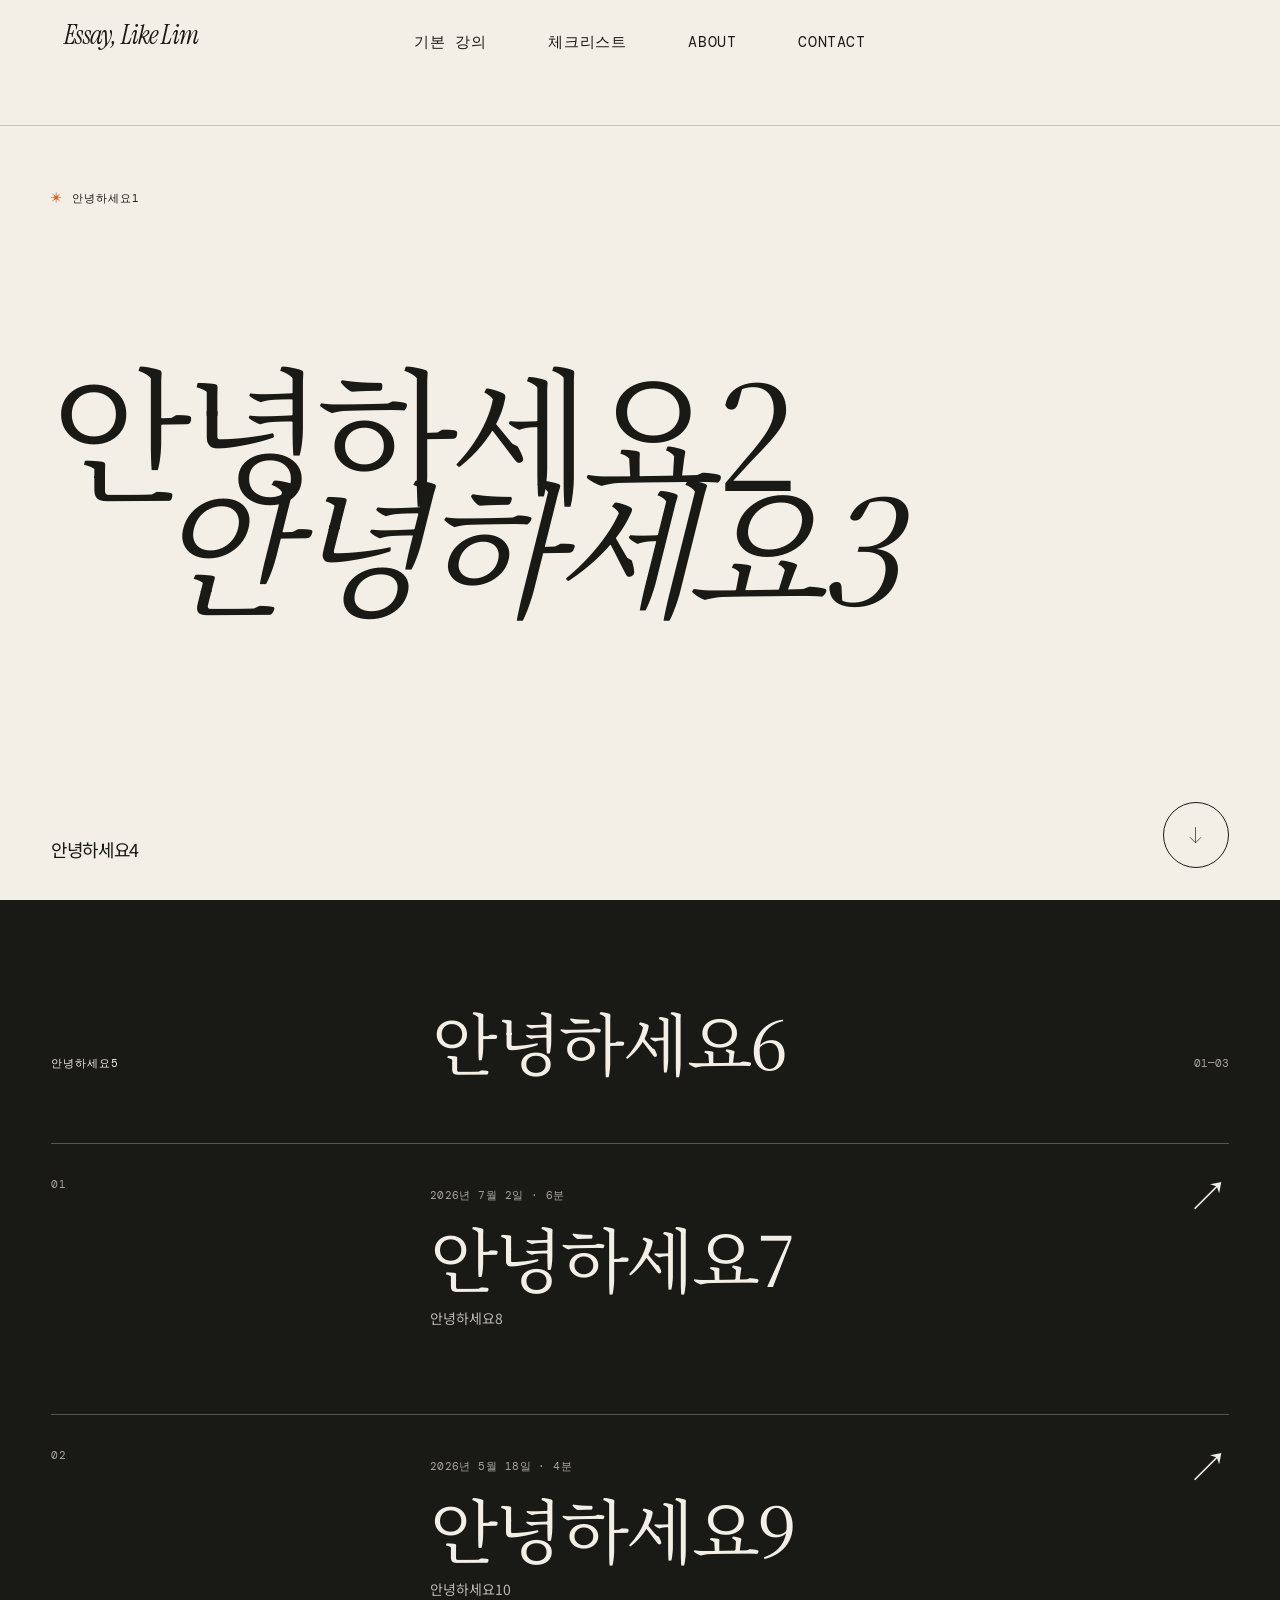
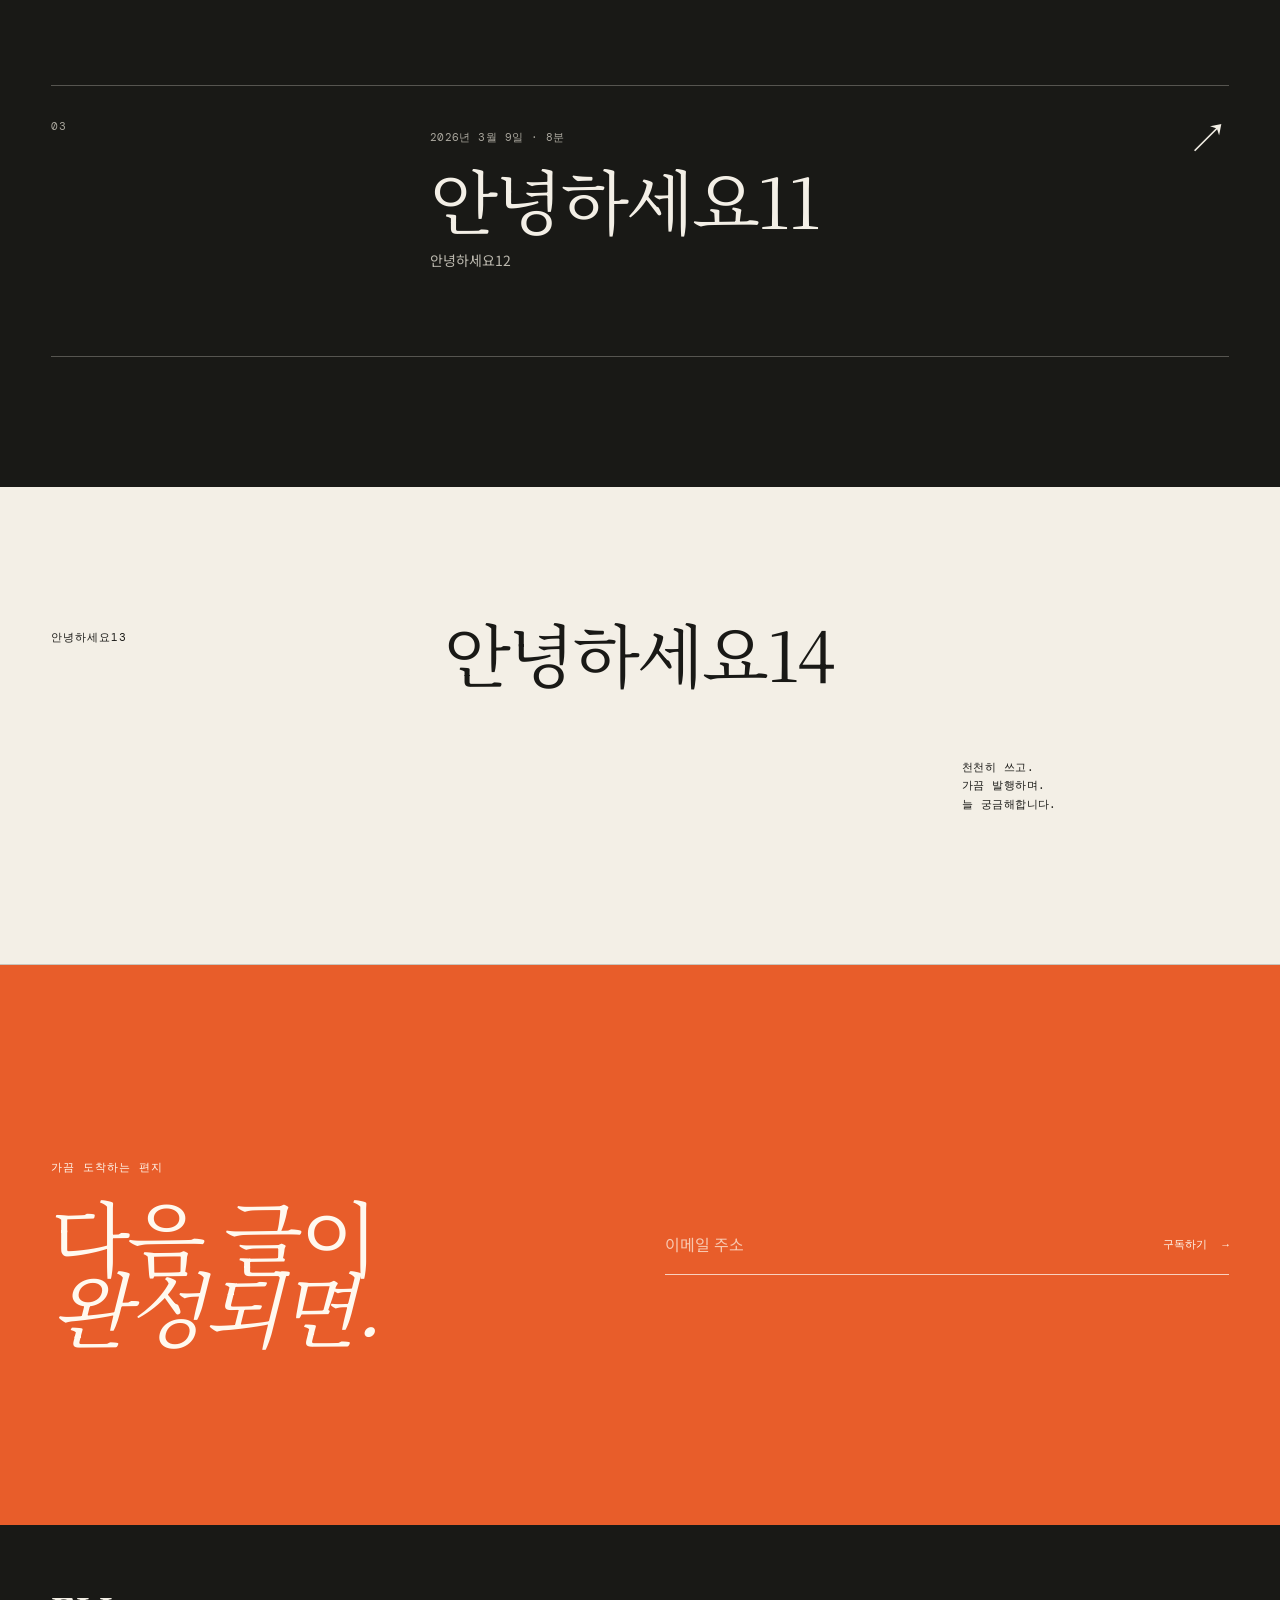
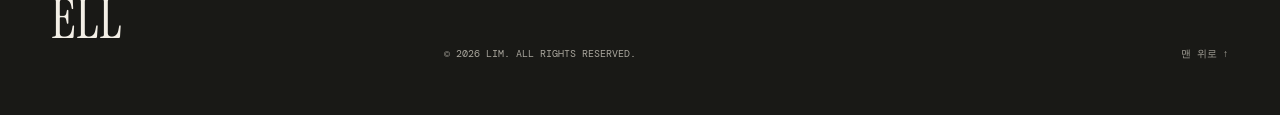
==== index.html @ c5a19159 "Standardize navigation order" ====
<!doctype html>
<html lang="ko">
  <head>
    <meta charset="UTF-8" />
    <meta name="viewport" content="width=device-width, initial-scale=1.0" />
    <meta
      name="description"
      content="안녕하세요0"
    />
    <meta name="theme-color" content="#f3efe6" />
    <title>Essay, Like Lim</title>
    <link rel="preconnect" href="https://fonts.googleapis.com" />
    <link rel="preconnect" href="https://fonts.gstatic.com" crossorigin />
    <link
      href="https://fonts.googleapis.com/css2?family=DM+Mono:wght@300;400&family=Instrument+Serif:ital@0;1&family=Manrope:wght@400;500;600&family=Noto+Sans+KR:wght@400;500;600&family=Noto+Serif+KR:wght@400;500&display=swap"
      rel="stylesheet"
    />
    <link rel="stylesheet" href="styles.css" />
    <script src="script.js" defer></script>
  </head>
  <body>
    <header class="site-header">
      <a class="wordmark" href="#top" aria-label="Essay, Like Lim — home">
        <span>Essay, Like Lim</span>
      </a>

      <button class="menu-button" type="button" aria-expanded="false" aria-controls="site-nav">
        <span class="sr-only">메뉴 열기</span>
        <span></span>
        <span></span>
      </button>

      <nav id="site-nav" class="site-nav" aria-label="주요 메뉴">
        <a href="lecture.html">기본 강의</a>
        <a href="checklist.html">체크리스트</a>
        <a href="#about">ABOUT</a>
        <a href="contact.html">CONTACT</a>
      </nav>
    </header>

    <main id="top">
      <section class="hero" aria-labelledby="hero-title">
        <div class="hero-kicker reveal">안녕하세요1</div>
        <h1 id="hero-title" class="reveal">
          안녕하세요2<br />
          <em>안녕하세요3</em>
        </h1>
        <div class="hero-bottom reveal">
          <p>
            안녕하세요4
          </p>
          <a class="round-link" href="#essays" aria-label="Explore the essays">
            <svg viewBox="0 0 48 48" aria-hidden="true">
              <path d="M24 9v28M14 27l10 10 10-10" />
            </svg>
          </a>
        </div>
      </section>

      <section id="essays" class="essays-section" aria-labelledby="essays-title">
        <div class="section-heading reveal">
          <p>안녕하세요5</p>
          <h2 id="essays-title">안녕하세요6</h2>
          <span>01—03</span>
        </div>

        <div class="essay-list">
          <article class="essay-card reveal">
            <a href="essay.html">
              <div class="essay-number">01</div>
              <div class="essay-copy">
                <p class="essay-meta"><time datetime="2026-07-02">2026년 7월 2일</time> · 6분</p>
                <h3>안녕하세요7</h3>
                <p class="essay-excerpt">
                  안녕하세요8
                </p>
              </div>
              <div class="essay-mark" aria-hidden="true">↗</div>
            </a>
          </article>

          <article class="essay-card reveal">
            <a href="essay.html">
              <div class="essay-number">02</div>
              <div class="essay-copy">
                <p class="essay-meta"><time datetime="2026-05-18">2026년 5월 18일</time> · 4분</p>
                <h3>안녕하세요9</h3>
                <p class="essay-excerpt">
                  안녕하세요10
                </p>
              </div>
              <div class="essay-mark" aria-hidden="true">↗</div>
            </a>
          </article>

          <article class="essay-card reveal">
            <a href="essay.html">
              <div class="essay-number">03</div>
              <div class="essay-copy">
                <p class="essay-meta"><time datetime="2026-03-09">2026년 3월 9일</time> · 8분</p>
                <h3>안녕하세요11</h3>
                <p class="essay-excerpt">
                  안녕하세요12
                </p>
              </div>
              <div class="essay-mark" aria-hidden="true">↗</div>
            </a>
          </article>
        </div>
      </section>

      <section id="about" class="about-section">
        <p class="about-label reveal">안녕하세요13</p>
        <div class="about-copy reveal">
          <p>
            안녕하세요14
          </p>
          <p class="about-aside">
            천천히 쓰고.<br />가끔 발행하며.<br />늘 궁금해합니다.
          </p>
        </div>
      </section>

      <section class="newsletter" aria-labelledby="newsletter-title">
        <div class="newsletter-copy reveal">
          <p>가끔 도착하는 편지</p>
          <h2 id="newsletter-title">다음 글이<br /><em>완성되면.</em></h2>
        </div>
        <form class="subscribe-form reveal" data-subscribe-form>
          <label class="sr-only" for="email">이메일 주소</label>
          <input id="email" name="email" type="email" placeholder="이메일 주소" required />
          <button type="submit">구독하기 <span aria-hidden="true">→</span></button>
          <p class="form-message" role="status" aria-live="polite"></p>
        </form>
      </section>
    </main>

    <footer class="site-footer">
      <div class="footer-mark">ELL</div>
      <p>© <span data-year></span> Lim. All rights reserved.</p>
      <div class="footer-links">
        <a href="#top">맨 위로 ↑</a>
      </div>
    </footer>
  </body>
</html>
---- styles.css ----
:root {
  --paper: #f3efe6;
  --ink: #191916;
  --muted: #6f6d64;
  --line: rgba(25, 25, 22, 0.2);
  --acid: #d8ff5f;
  --orange: #e85d2a;
  --serif: "Instrument Serif", Georgia, serif;
  --ko-serif: "Noto Serif KR", "Instrument Serif", Georgia, serif;
  --sans: "Noto Sans KR", "Manrope", Arial, sans-serif;
  --mono: "DM Mono", monospace;
}

* {
  box-sizing: border-box;
}

html {
  scroll-behavior: smooth;
}

body {
  margin: 0;
  background: var(--paper);
  color: var(--ink);
  font-family: var(--sans);
  font-size: 16px;
  line-height: 1.5;
  text-rendering: optimizeLegibility;
}

a {
  color: inherit;
  text-decoration: none;
}

button,
input {
  font: inherit;
}

.sr-only {
  position: absolute;
  width: 1px;
  height: 1px;
  padding: 0;
  margin: -1px;
  overflow: hidden;
  clip: rect(0, 0, 0, 0);
  white-space: nowrap;
  border: 0;
}

.site-header {
  position: relative;
  min-height: 126px;
  padding: 24px clamp(22px, 4vw, 64px);
  display: flex;
  align-items: flex-start;
  justify-content: space-between;
  border-bottom: 1px solid var(--line);
}

.wordmark {
  display: flex;
  flex-direction: column;
  font-family: var(--serif);
  font-size: 27px;
  line-height: 0.85;
  letter-spacing: -0.03em;
}

.wordmark span:last-child {
  font-style: italic;
  margin-left: 13px;
}

.site-nav {
  position: absolute;
  left: 50%;
  transform: translateX(-50%);
  display: flex;
  gap: 42px;
  font-family: var(--mono);
  font-size: 15px;
  font-weight: 400;
  text-transform: uppercase;
  letter-spacing: 0.04em;
  white-space: nowrap;
}

.site-nav a {
  position: relative;
  padding: 7px 10px;
  border-radius: 999px;
  transition: color 180ms ease, background 180ms ease;
}

.site-nav a::after {
  content: "";
  position: absolute;
  left: 0;
  bottom: 0;
  width: 100%;
  height: 1px;
  background: currentColor;
  transform: scaleX(0);
  transform-origin: right;
  transition: transform 200ms ease;
}

.site-nav a:hover::after,
.site-nav a:focus-visible::after {
  transform: scaleX(1);
  transform-origin: left;
}

.site-nav a[aria-current="page"] {
  background: var(--orange);
  color: #fff;
}

.site-nav a[aria-current="page"]::after {
  display: none;
}

.menu-button {
  display: none;
}

.hero {
  min-height: calc(100vh - 126px);
  padding: clamp(34px, 5vw, 72px) clamp(22px, 4vw, 64px) 32px;
  display: grid;
  grid-template-rows: auto 1fr auto;
}

.hero-kicker,
.section-heading > p,
.newsletter-copy > p,
.about-label {
  font-family: var(--mono);
  font-size: 11px;
  text-transform: uppercase;
  letter-spacing: 0.09em;
}

.hero-kicker::before {
  content: "✳";
  color: var(--orange);
  margin-right: 9px;
}

.hero h1 {
  align-self: center;
  margin: 20px 0 56px;
  font-family: var(--ko-serif);
  font-size: clamp(67px, 11.4vw, 175px);
  font-weight: 400;
  line-height: 0.78;
  letter-spacing: -0.055em;
}

.hero h1 em {
  display: inline-block;
  margin-left: 8vw;
  font-weight: 400;
}

.hero-bottom {
  display: flex;
  align-items: flex-end;
  justify-content: space-between;
}

.hero-bottom p {
  max-width: 420px;
  margin: 0 0 5px;
  font-size: clamp(15px, 1.4vw, 19px);
  letter-spacing: -0.02em;
}

.round-link {
  width: 66px;
  height: 66px;
  display: grid;
  place-items: center;
  border: 1px solid var(--ink);
  border-radius: 50%;
  transition: background 180ms ease, transform 180ms ease;
}

.round-link:hover,
.round-link:focus-visible {
  background: var(--acid);
  transform: rotate(-8deg);
}

.round-link svg {
  width: 27px;
  fill: none;
  stroke: currentColor;
  stroke-width: 1.2;
}

.essays-section {
  padding: 110px clamp(22px, 4vw, 64px) 130px;
  background: var(--ink);
  color: var(--paper);
}

.section-heading {
  display: grid;
  grid-template-columns: 1fr 2fr auto;
  align-items: end;
  margin-bottom: 72px;
}

.section-heading p,
.section-heading h2 {
  margin: 0;
}

.section-heading h2 {
  font-family: var(--ko-serif);
  font-size: clamp(43px, 5.3vw, 78px);
  font-weight: 400;
  line-height: 0.9;
  letter-spacing: -0.035em;
}

.section-heading span {
  font-family: var(--mono);
  font-size: 11px;
  color: #a9a69d;
}

.essay-card {
  border-top: 1px solid rgba(243, 239, 230, 0.28);
}

.essay-card:last-child {
  border-bottom: 1px solid rgba(243, 239, 230, 0.28);
}

.essay-card a {
  min-height: 270px;
  padding: 32px 0 28px;
  display: grid;
  grid-template-columns: 1fr 2fr auto;
  align-items: start;
  transition: color 180ms ease;
}

.essay-number,
.essay-meta {
  font-family: var(--mono);
  font-size: 11px;
  color: #a9a69d;
  text-transform: uppercase;
  letter-spacing: 0.04em;
}

.essay-copy h3 {
  max-width: 690px;
  margin: 20px 0 18px;
  font-family: var(--ko-serif);
  font-size: clamp(43px, 5.5vw, 82px);
  font-weight: 400;
  line-height: 0.94;
  letter-spacing: -0.035em;
  transition: transform 220ms ease;
}

.essay-excerpt {
  max-width: 520px;
  margin: 0;
  color: #bbb8ae;
  font-size: 14px;
}

.essay-mark {
  font-family: var(--serif);
  font-size: 42px;
  line-height: 1;
  transition: transform 220ms ease;
}

.essay-card a:hover {
  color: var(--acid);
}

.essay-card a:hover .essay-copy h3 {
  transform: translateX(10px);
}

.essay-card a:hover .essay-mark {
  transform: rotate(45deg);
}

.about-section {
  padding: 130px clamp(22px, 4vw, 64px) 150px;
  display: grid;
  grid-template-columns: 1fr 2fr;
  border-bottom: 1px solid var(--line);
}

.about-label {
  margin: 12px 0 0;
}

.about-copy > p:first-child {
  max-width: 900px;
  margin: 0;
  font-family: var(--ko-serif);
  font-size: clamp(42px, 5.4vw, 78px);
  line-height: 1.02;
  letter-spacing: -0.035em;
}

.about-aside {
  margin: 70px 0 0 66%;
  font-family: var(--mono);
  font-size: 11px;
  line-height: 1.7;
  text-transform: uppercase;
  letter-spacing: 0.04em;
}

.newsletter {
  min-height: 560px;
  padding: 100px clamp(22px, 4vw, 64px);
  display: grid;
  grid-template-columns: 1fr 1fr;
  gap: 50px;
  align-items: center;
  background: var(--orange);
  color: #fff9ef;
}

.newsletter-copy h2 {
  margin: 24px 0 0;
  font-family: var(--ko-serif);
  font-size: clamp(53px, 6.4vw, 96px);
  font-weight: 400;
  line-height: 0.87;
  letter-spacing: -0.04em;
}

.newsletter-copy h2 em {
  font-weight: 400;
}

.subscribe-form {
  position: relative;
  display: flex;
  align-items: center;
  border-bottom: 1px solid rgba(255, 249, 239, 0.75);
}

.subscribe-form input {
  min-width: 0;
  flex: 1;
  padding: 18px 8px 18px 0;
  color: inherit;
  background: transparent;
  border: 0;
  outline: 0;
}

.subscribe-form input::placeholder {
  color: rgba(255, 249, 239, 0.68);
}

.subscribe-form button {
  padding: 12px 0 12px 18px;
  color: inherit;
  background: transparent;
  border: 0;
  cursor: pointer;
  font-family: var(--mono);
  font-size: 11px;
  text-transform: uppercase;
}

.subscribe-form button span {
  display: inline-block;
  margin-left: 8px;
  transition: transform 180ms ease;
}

.subscribe-form button:hover span {
  transform: translateX(5px);
}

.form-message {
  position: absolute;
  top: calc(100% + 12px);
  left: 0;
  margin: 0;
  font-family: var(--mono);
  font-size: 11px;
}

.site-footer {
  padding: 54px clamp(22px, 4vw, 64px);
  display: grid;
  grid-template-columns: 1fr 1fr 1fr;
  align-items: end;
  background: var(--ink);
  color: var(--paper);
}

.footer-mark {
  font-family: var(--serif);
  font-size: 55px;
}

.footer-mark span {
  color: var(--orange);
  font-style: italic;
}

.site-footer p,
.footer-links {
  margin: 0;
  color: #a9a69d;
  font-family: var(--mono);
  font-size: 10px;
  text-transform: uppercase;
}

.footer-links {
  text-align: right;
}

.reveal {
  opacity: 0;
  transform: translateY(20px);
  transition: opacity 700ms ease, transform 700ms ease;
}

.reveal.is-visible {
  opacity: 1;
  transform: translateY(0);
}

@media (max-width: 760px) {
  .site-header {
    min-height: 95px;
    align-items: flex-start;
  }

  .menu-button {
    position: relative;
    z-index: 3;
    width: 35px;
    height: 28px;
    padding: 5px 0;
    display: flex;
    flex-direction: column;
    justify-content: space-around;
    background: transparent;
    border: 0;
  }

  .menu-button span:not(.sr-only) {
    width: 100%;
    height: 1px;
    background: currentColor;
    transition: transform 180ms ease;
  }

  .menu-button[aria-expanded="true"] span:nth-child(2) {
    transform: translateY(4px) rotate(45deg);
  }

  .menu-button[aria-expanded="true"] span:nth-child(3) {
    transform: translateY(-4px) rotate(-45deg);
  }

  .menu-button[aria-expanded="true"] {
    color: var(--ink);
  }

  .site-nav {
    position: fixed;
    z-index: 2;
    inset: 0;
    padding: 130px 24px;
    display: flex;
    flex-direction: column;
    gap: 25px;
    background: var(--acid);
    color: var(--ink);
    font-family: var(--serif);
    font-size: 52px;
    text-transform: none;
    transform: translateY(-100%);
    transition: transform 280ms ease;
  }

  .site-nav.is-open {
    transform: translateY(0);
  }

  .hero {
    min-height: calc(100svh - 95px);
  }

  .hero h1 {
    font-size: clamp(60px, 21vw, 100px);
    line-height: 0.83;
  }

  .hero h1 em {
    margin-left: 0;
  }

  .hero-bottom p {
    max-width: 250px;
  }

  .round-link {
    width: 54px;
    height: 54px;
  }

  .essays-section {
    padding-top: 80px;
    padding-bottom: 90px;
  }

  .section-heading,
  .essay-card a,
  .about-section,
  .newsletter {
    grid-template-columns: 1fr;
  }

  .section-heading {
    gap: 24px;
    margin-bottom: 55px;
  }

  .section-heading span {
    display: none;
  }

  .essay-card a {
    min-height: 310px;
  }

  .essay-copy h3 {
    margin-top: 46px;
    font-size: 51px;
  }

  .essay-mark {
    position: absolute;
    right: 24px;
  }

  .about-section {
    padding-top: 90px;
    padding-bottom: 100px;
    gap: 38px;
  }

  .about-copy > p:first-child {
    font-size: 44px;
  }

  .about-aside {
    margin: 55px 0 0 35%;
  }

  .newsletter {
    min-height: 620px;
    align-content: center;
    gap: 75px;
  }

  .site-footer {
    grid-template-columns: 1fr 1fr;
    gap: 32px;
  }

  .site-footer p {
    grid-column: 1 / -1;
    grid-row: 2;
  }
}

@media (prefers-reduced-motion: reduce) {
  html {
    scroll-behavior: auto;
  }

  *,
  *::before,
  *::after {
    transition-duration: 0.01ms !important;
  }

  .reveal {
    opacity: 1;
    transform: none;
  }
}
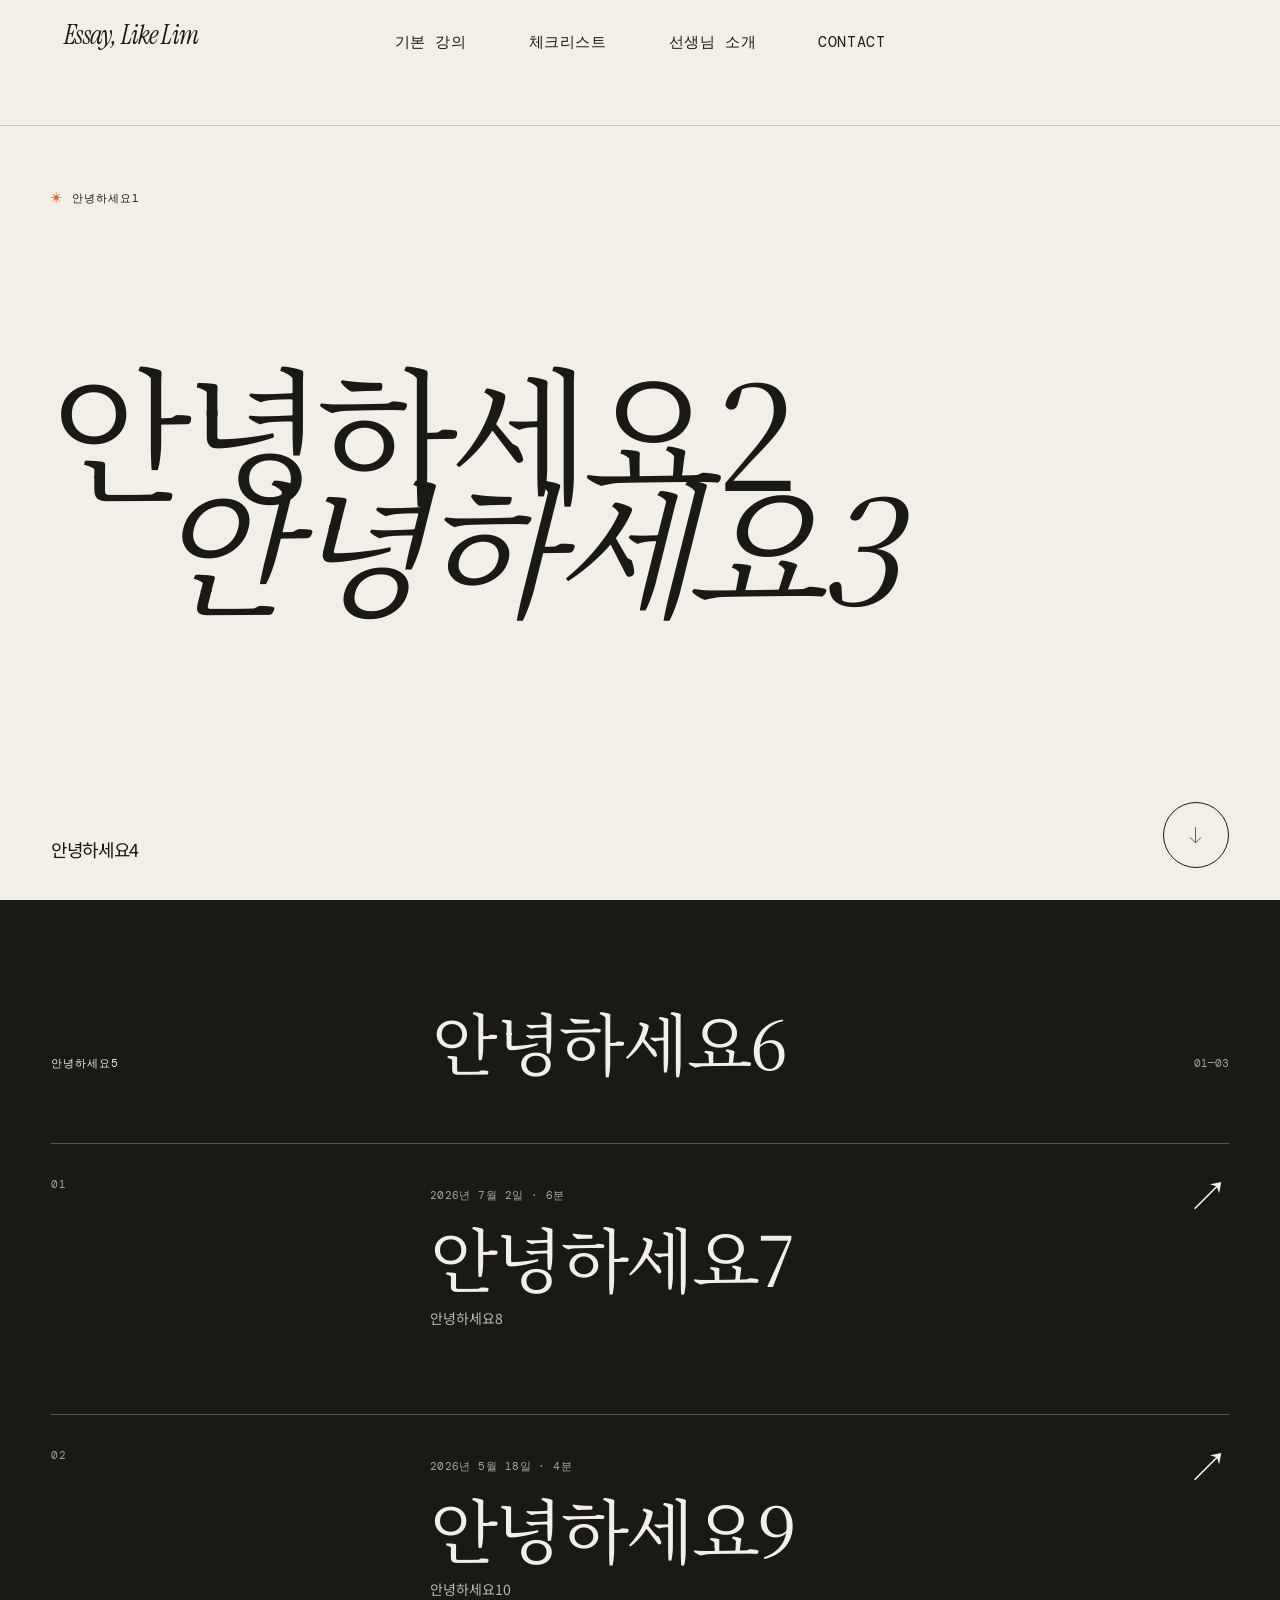
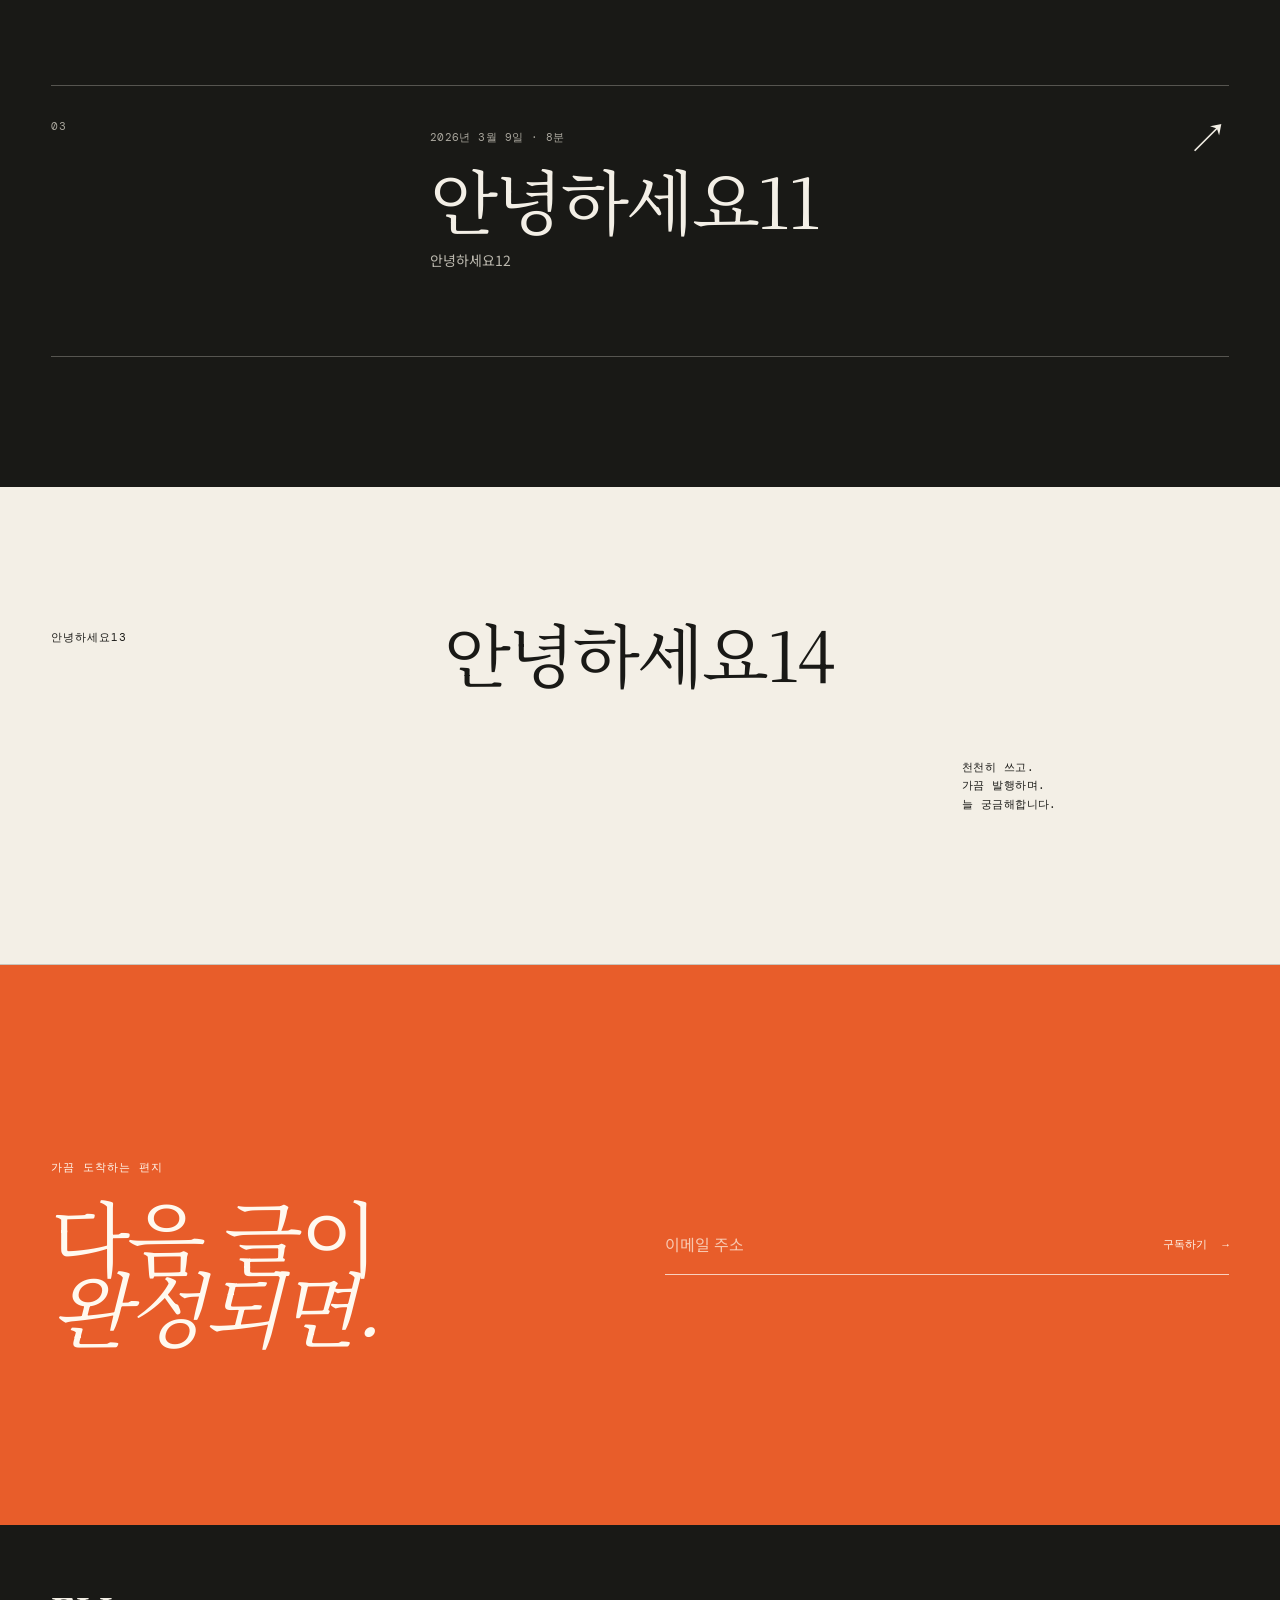
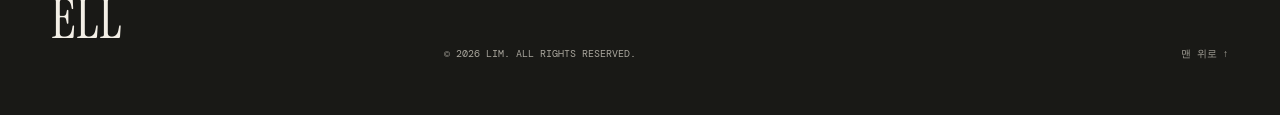
==== commit 1497ae9b: "navigation" ====
--- a/index.html
+++ b/index.html
@@ -33,7 +33,7 @@
       <nav id="site-nav" class="site-nav" aria-label="주요 메뉴">
         <a href="lecture.html">기본 강의</a>
         <a href="checklist.html">체크리스트</a>
-        <a href="#about">ABOUT</a>
+        <a href="#about">선생님 소개</a>
         <a href="contact.html">CONTACT</a>
       </nav>
     </header>
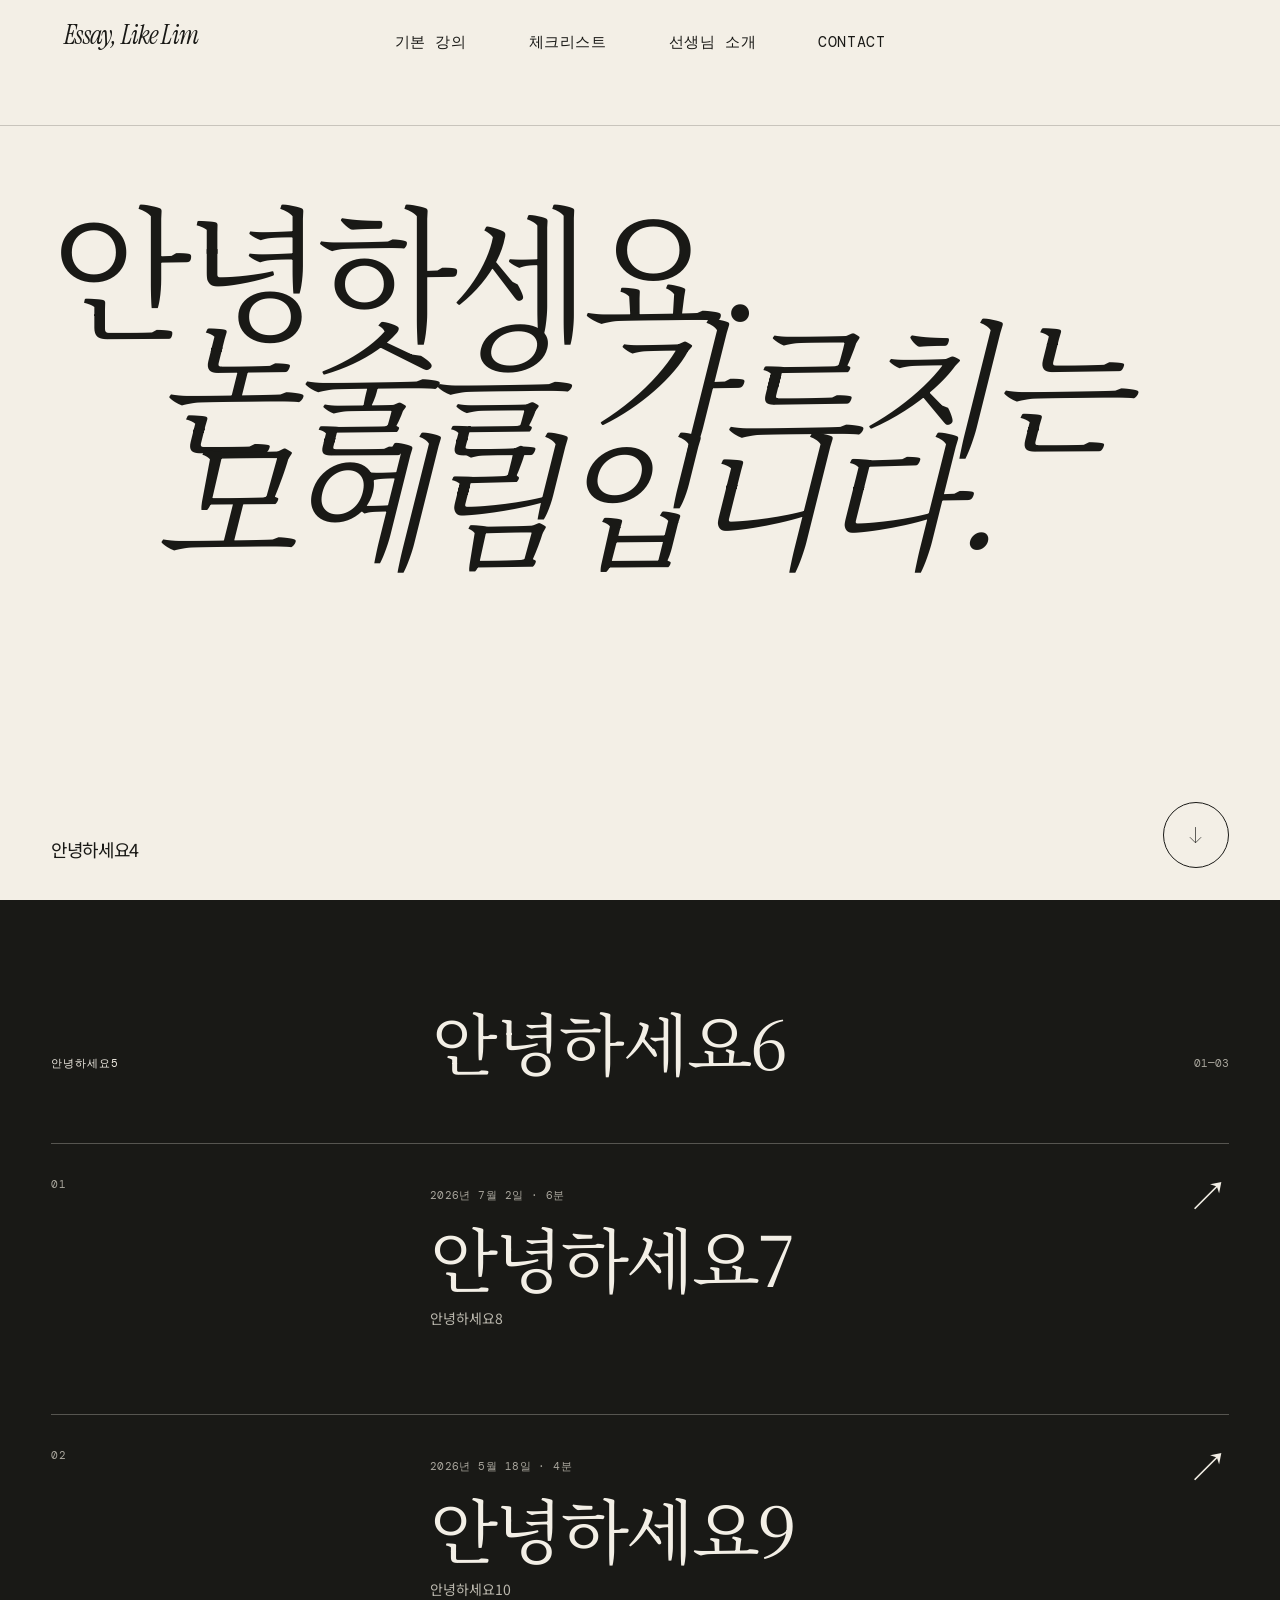
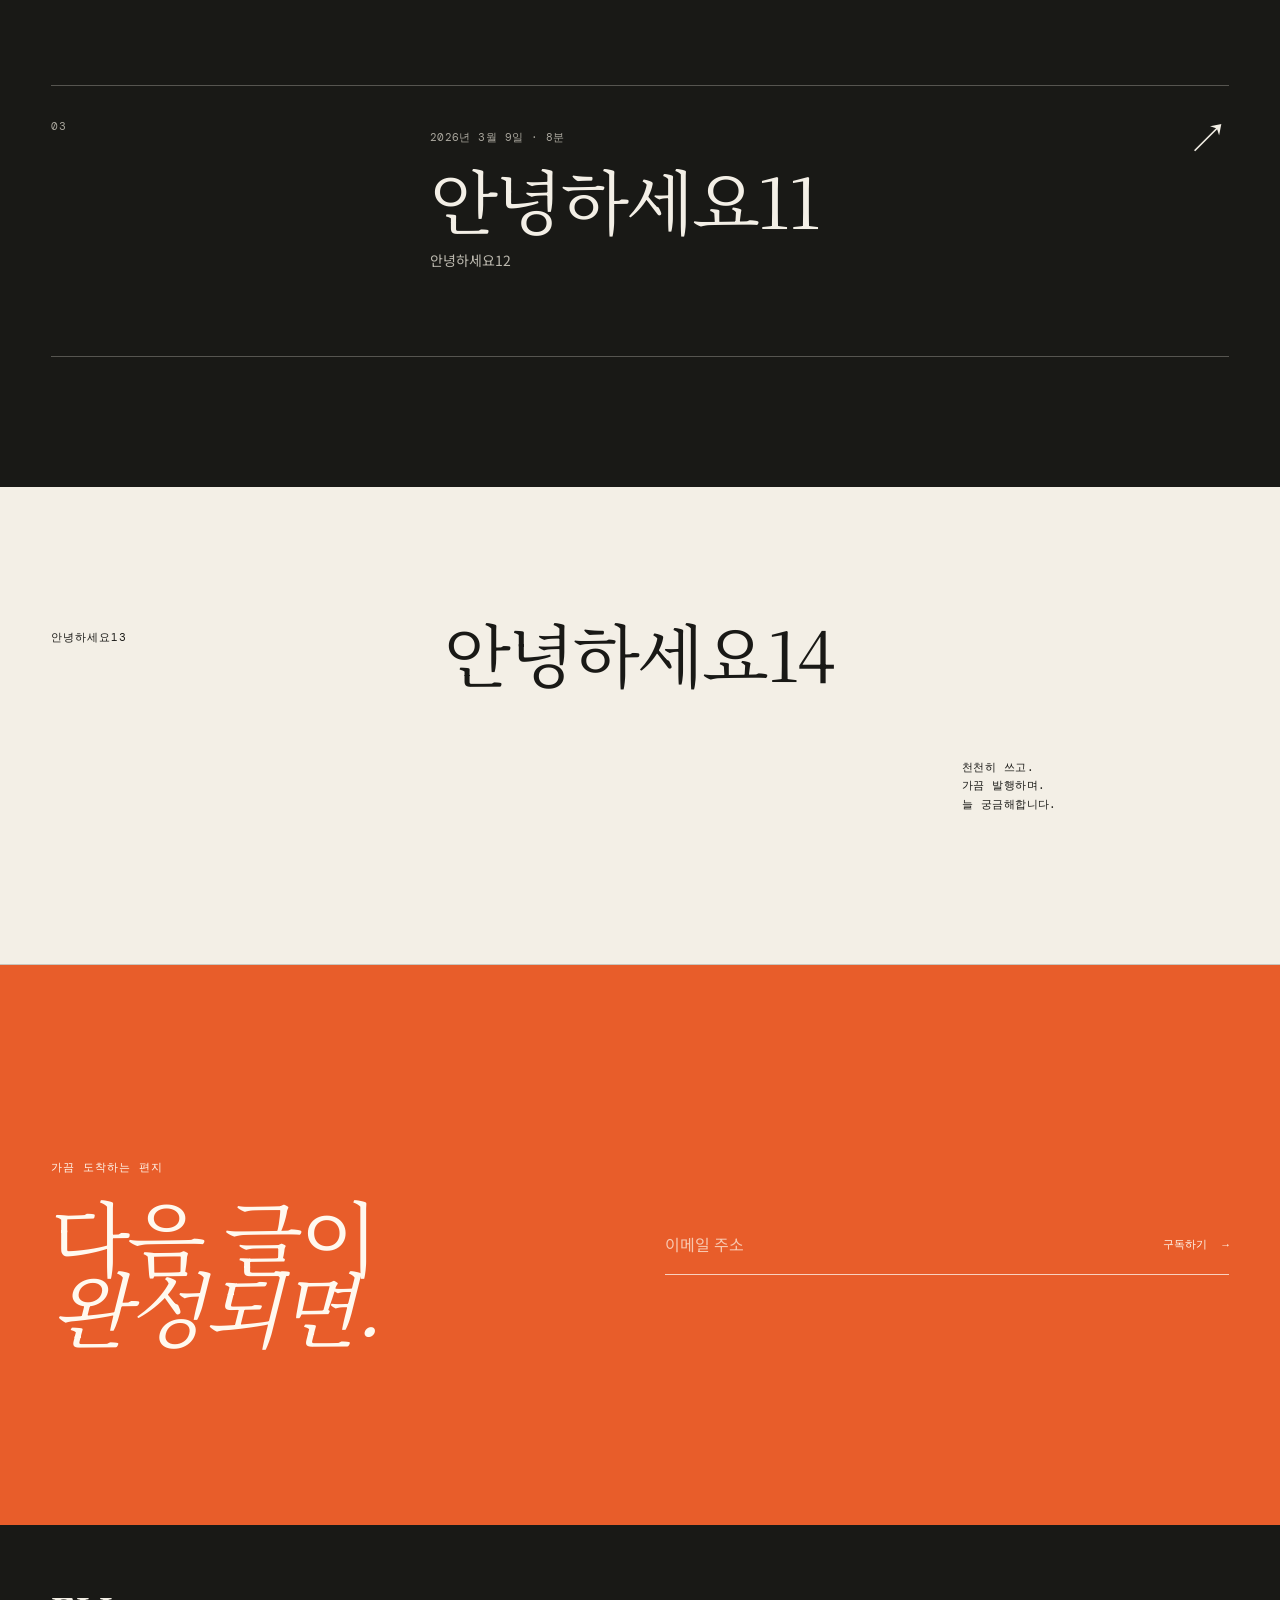
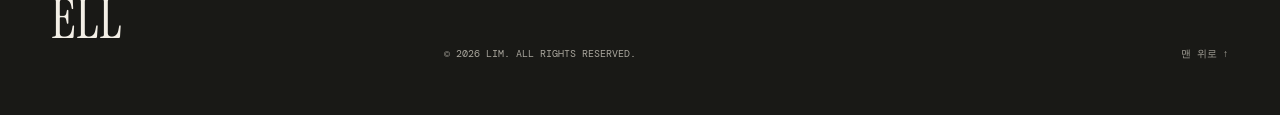
==== commit 4c2738a2: "remove astro" ====
--- a/index.html
+++ b/index.html
@@ -40,10 +40,9 @@
 
     <main id="top">
       <section class="hero" aria-labelledby="hero-title">
-        <div class="hero-kicker reveal">안녕하세요1</div>
         <h1 id="hero-title" class="reveal">
-          안녕하세요2<br />
-          <em>안녕하세요3</em>
+          안녕하세요.<br />
+          <em>논술을 가르치는 모예림입니다.</em>
         </h1>
         <div class="hero-bottom reveal">
           <p>
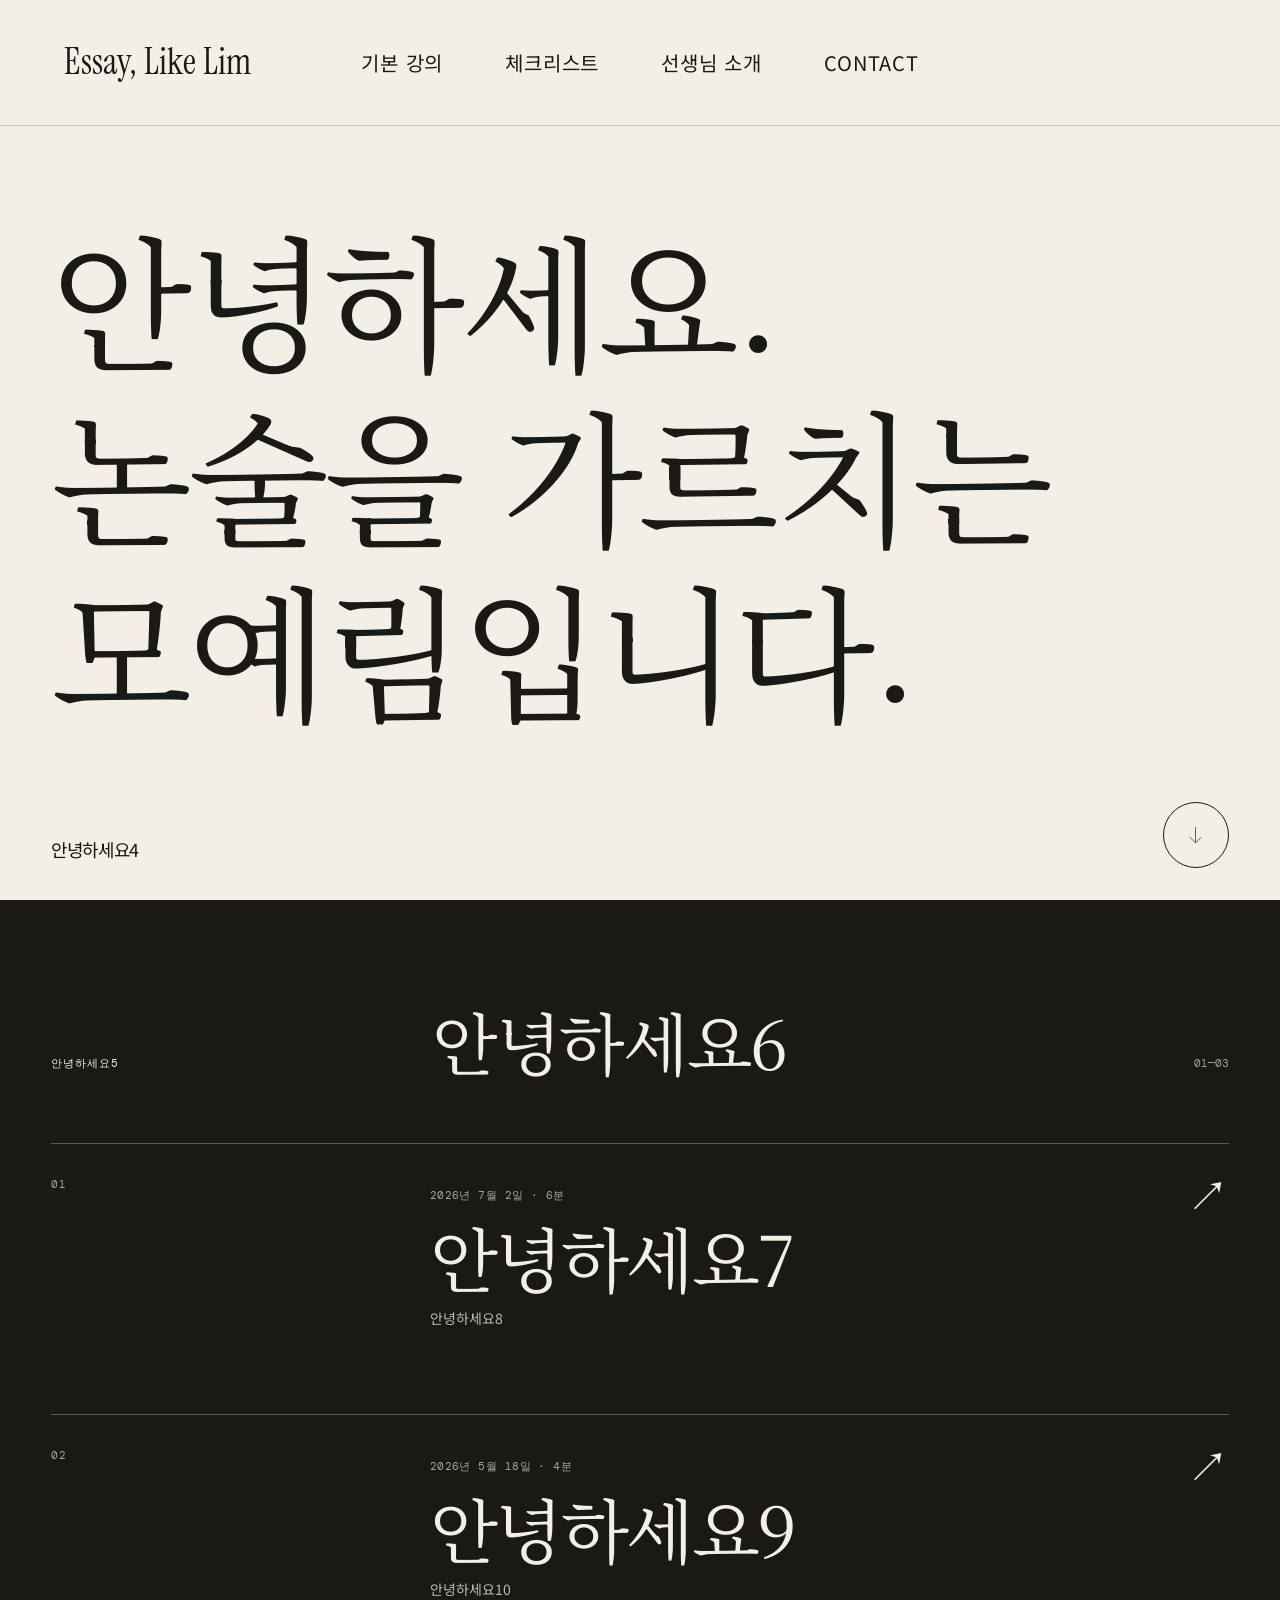
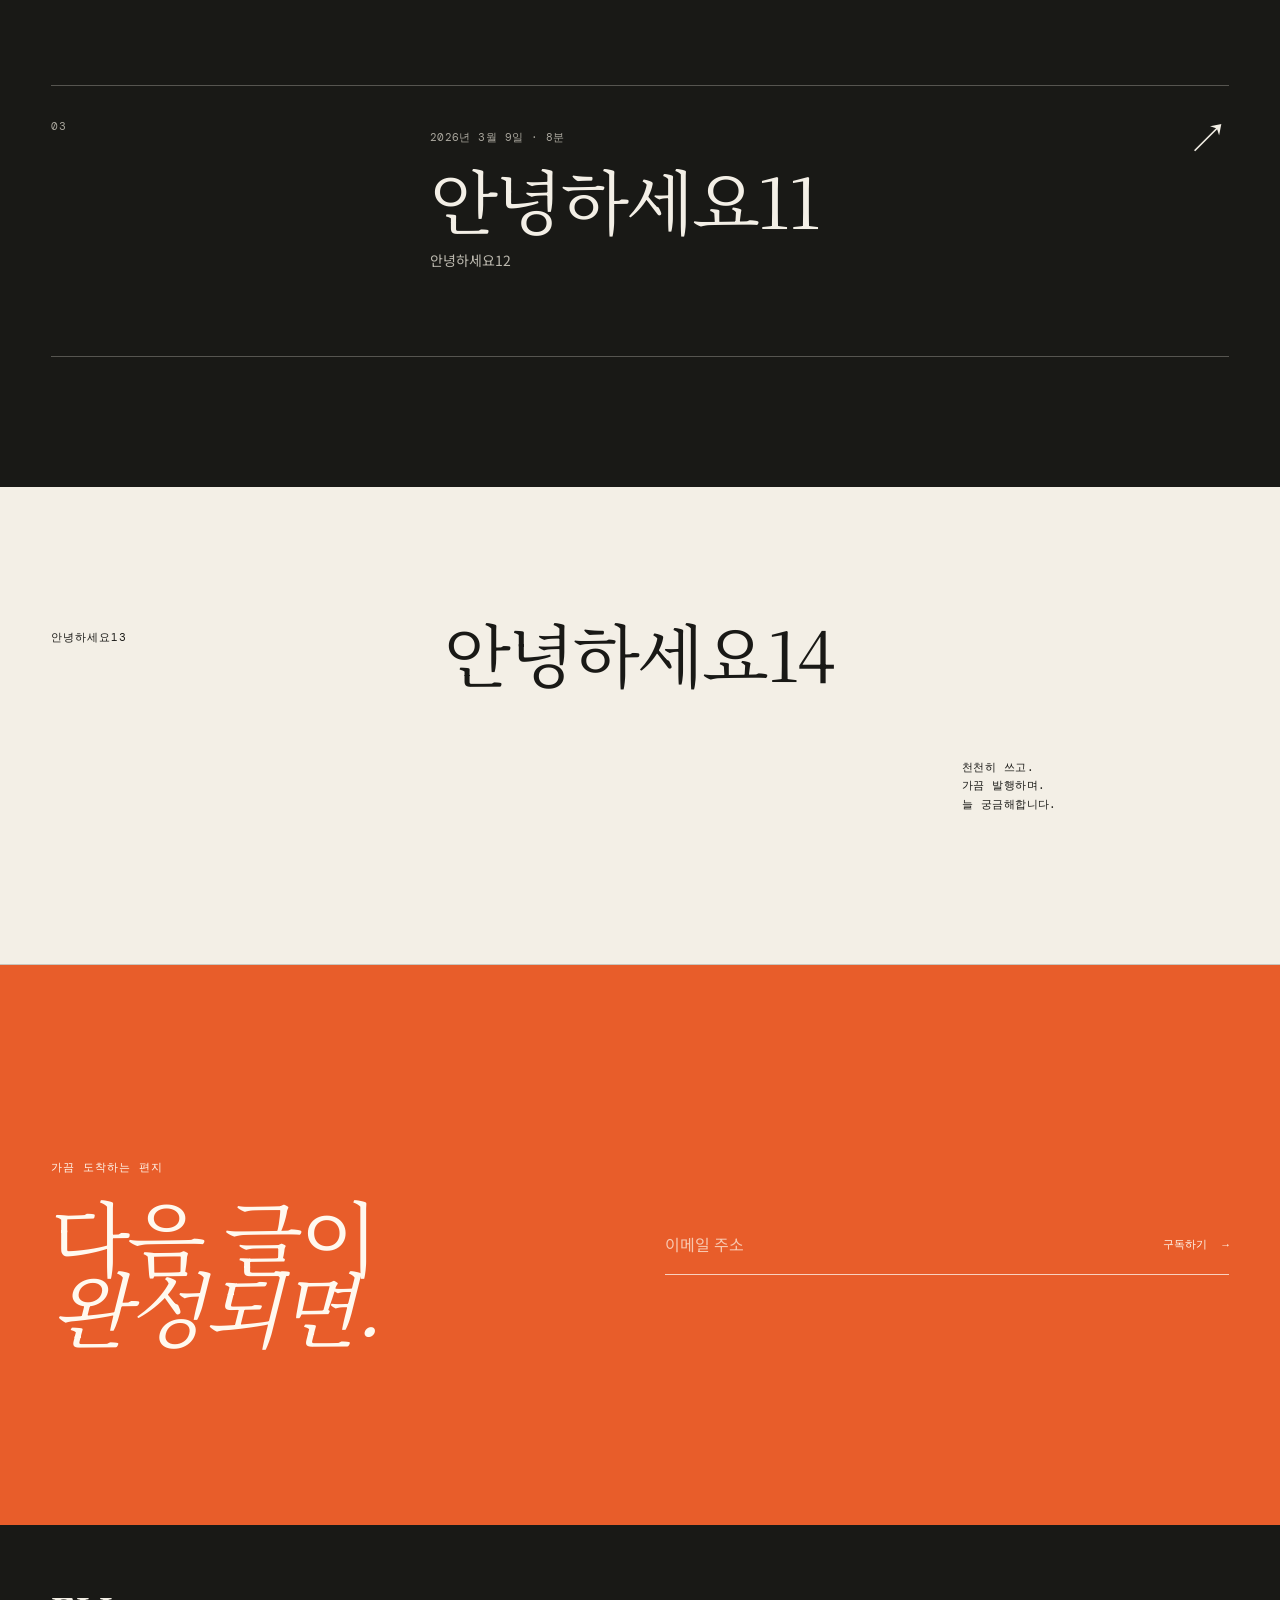
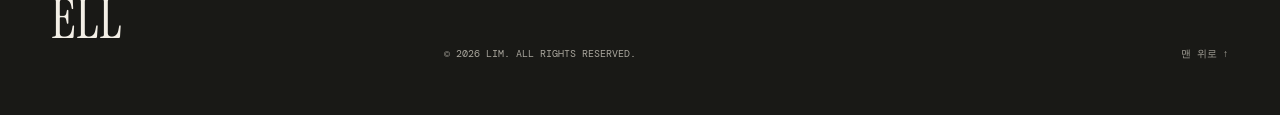
==== commit a99455fd: "fix" ====
--- a/index.html
+++ b/index.html
@@ -42,7 +42,8 @@
       <section class="hero" aria-labelledby="hero-title">
         <h1 id="hero-title" class="reveal">
           안녕하세요.<br />
-          <em>논술을 가르치는 모예림입니다.</em>
+              논술을 가르치는<br />
+              모예림입니다.
         </h1>
         <div class="hero-bottom reveal">
           <p>
--- a/styles.css
+++ b/styles.css
@@ -56,7 +56,7 @@
   min-height: 126px;
   padding: 24px clamp(22px, 4vw, 64px);
   display: flex;
-  align-items: flex-start;
+  align-items: center;
   justify-content: space-between;
   border-bottom: 1px solid var(--line);
 }
@@ -65,24 +65,29 @@
   display: flex;
   flex-direction: column;
   font-family: var(--serif);
-  font-size: 27px;
+  font-size: 36px;
   line-height: 0.85;
-  letter-spacing: -0.03em;
+  letter-spacing: 0.01em;
 }
 
 .wordmark span:last-child {
-  font-style: italic;
+  /* font-style: italic; */
+  font-style: normal;
   margin-left: 13px;
 }
 
 .site-nav {
   position: absolute;
+  /* left: 50%;
+  transform: translateX(-50%); */
+  top: 50%;
   left: 50%;
-  transform: translateX(-50%);
+  transform: translate(-50%, -50%);
   display: flex;
   gap: 42px;
-  font-family: var(--mono);
-  font-size: 15px;
+  /* font-family: var(--mono); */
+  font-family: var(--sans);
+  font-size: 20px;
   font-weight: 400;
   text-transform: uppercase;
   letter-spacing: 0.04em;
@@ -155,10 +160,10 @@
   align-self: center;
   margin: 20px 0 56px;
   font-family: var(--ko-serif);
-  font-size: clamp(67px, 11.4vw, 175px);
+  font-size: clamp(67px, 11.4vw, 150px);
   font-weight: 400;
-  line-height: 0.78;
-  letter-spacing: -0.055em;
+  line-height: 1.2;
+  letter-spacing: -0.03em;
 }
 
 .hero h1 em {
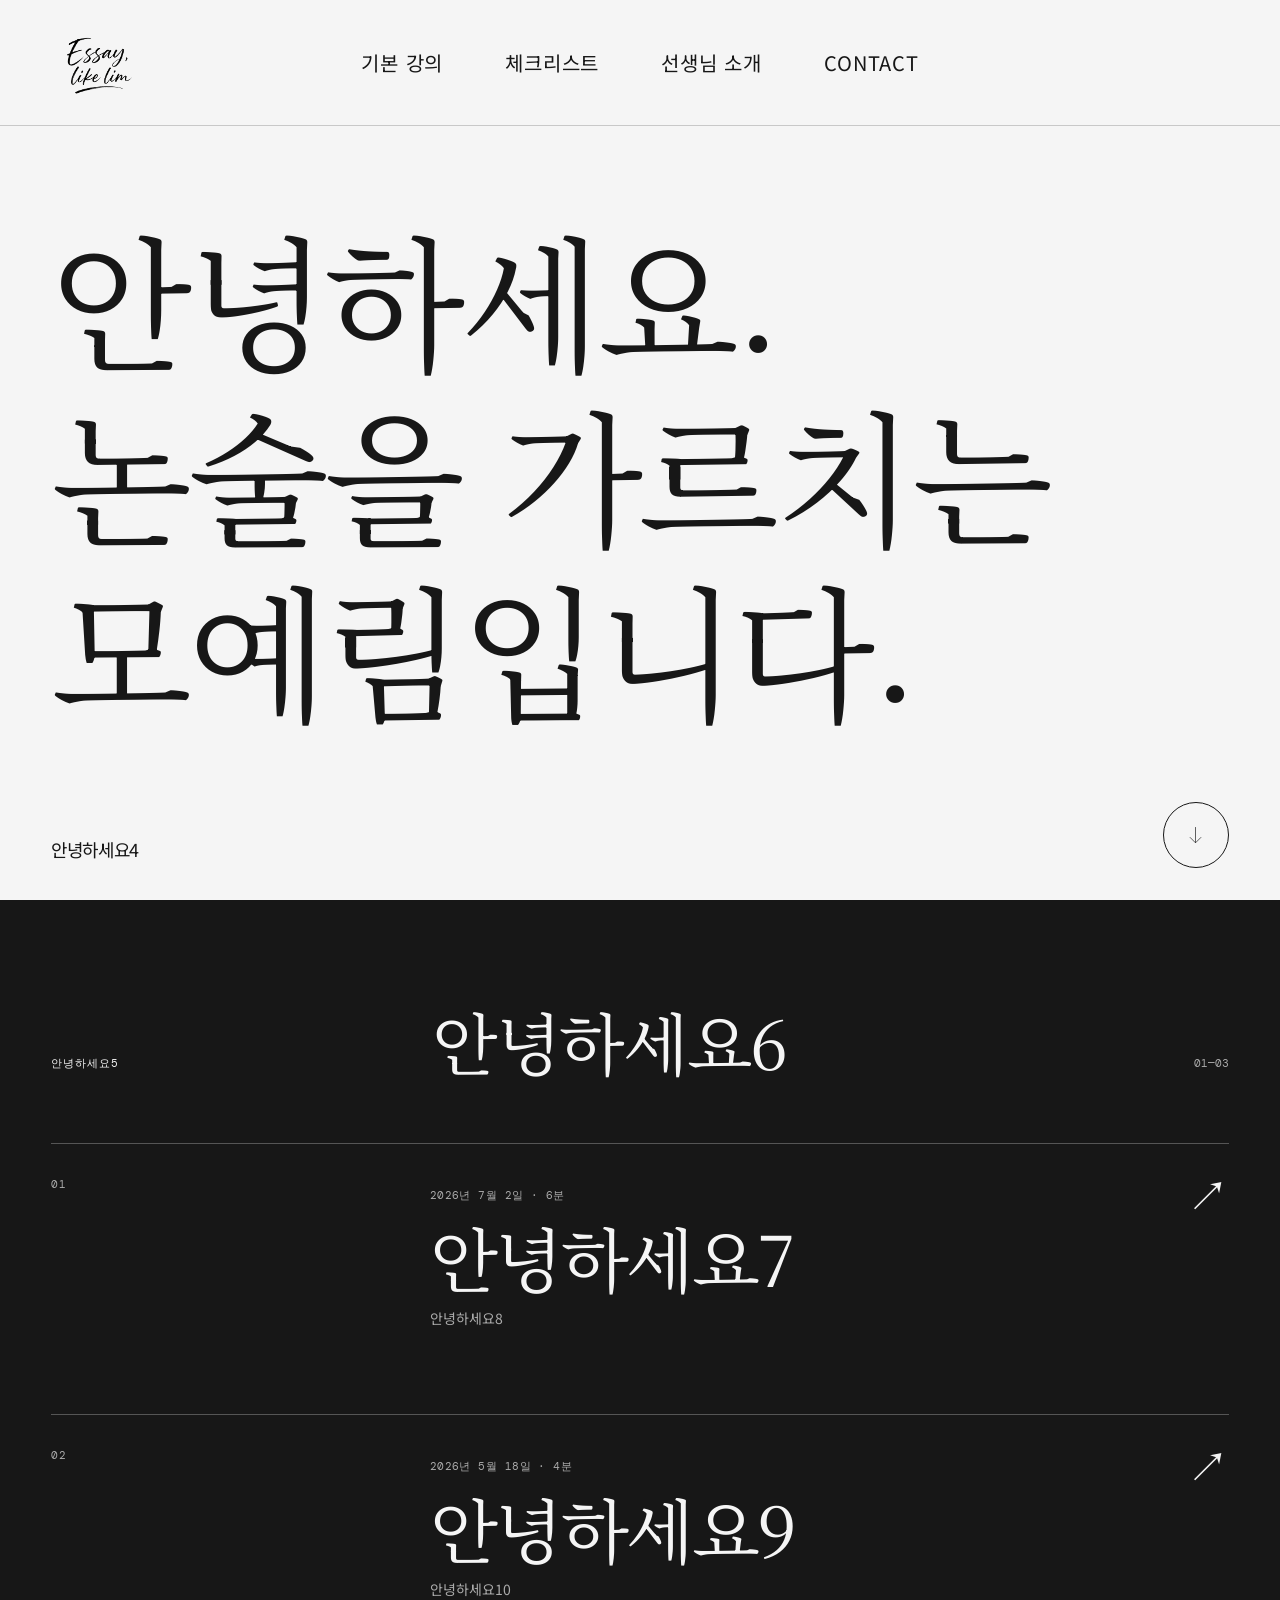
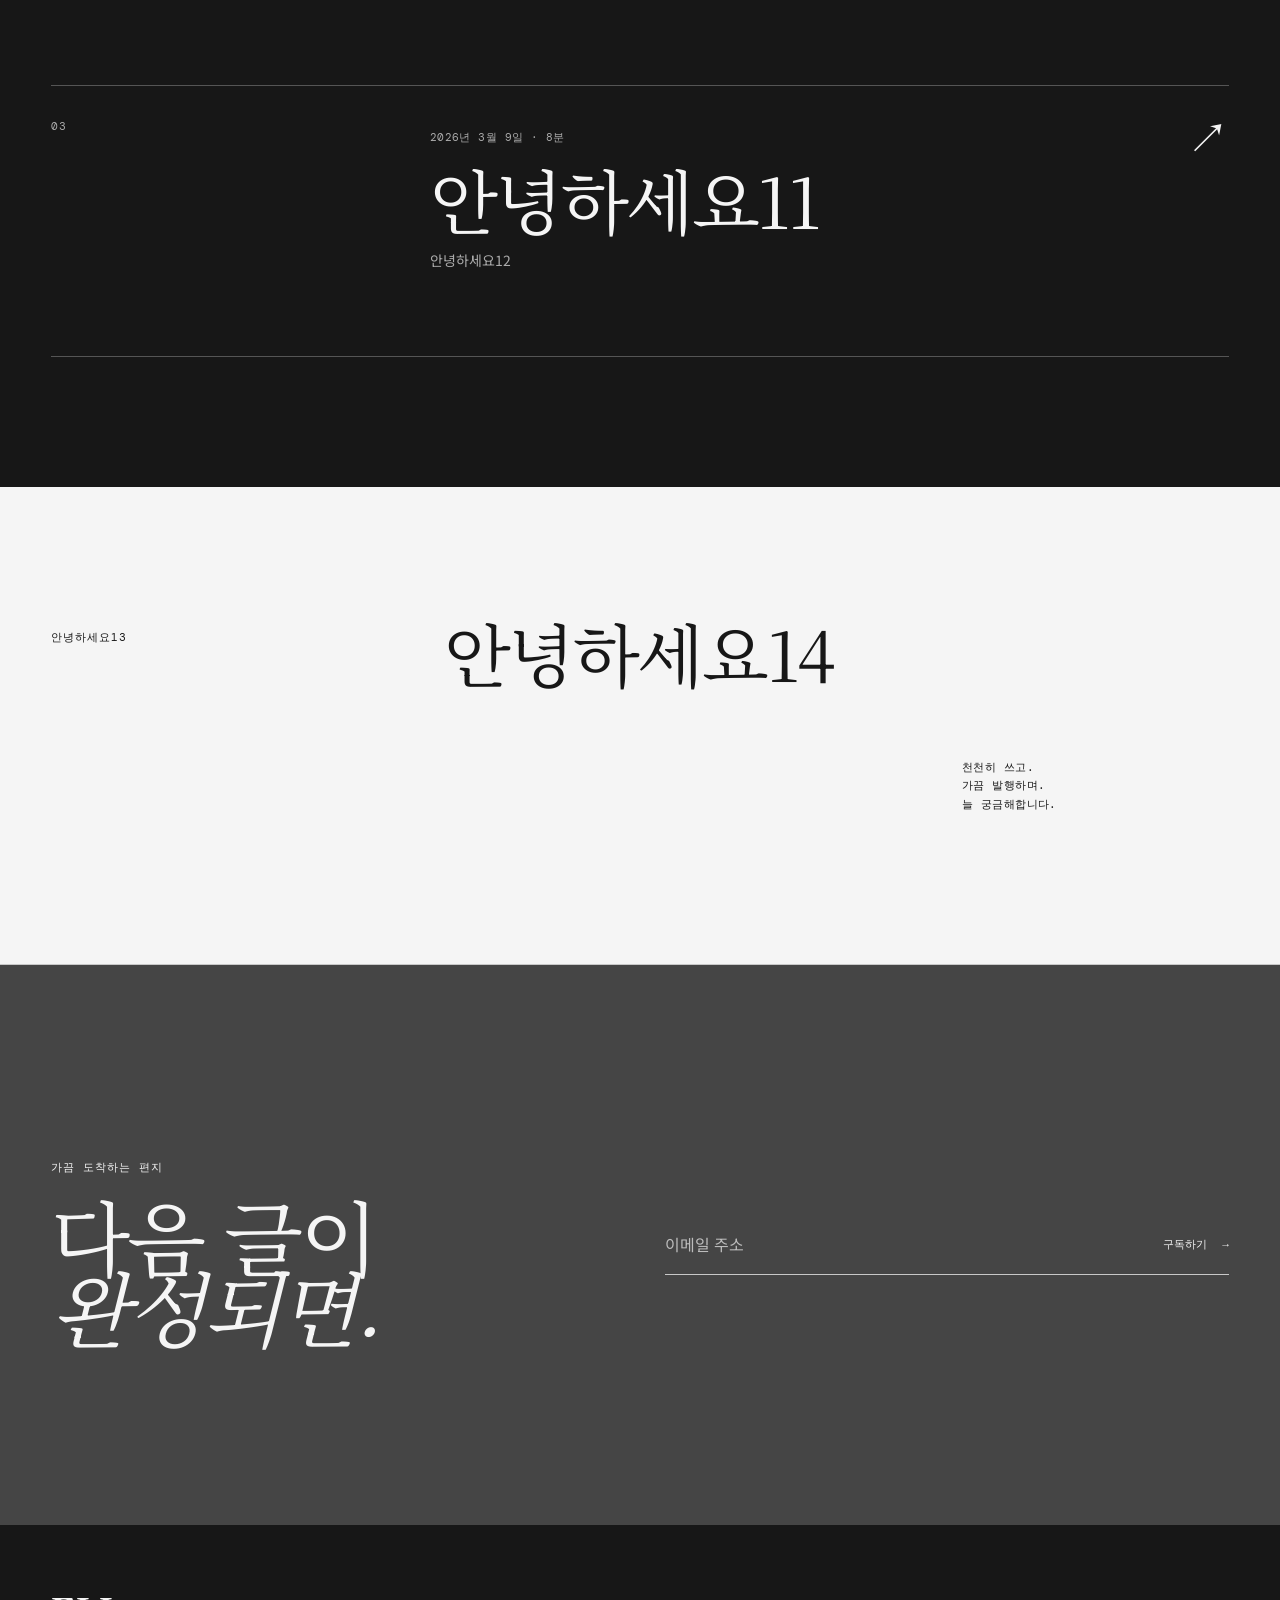
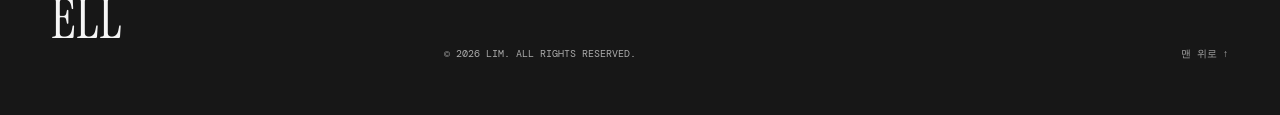
==== commit b8bc9272: "changed color theme, changed site header" ====
--- a/index.html
+++ b/index.html
@@ -7,7 +7,7 @@
       name="description"
       content="안녕하세요0"
     />
-    <meta name="theme-color" content="#f3efe6" />
+    <meta name="theme-color" content="#f5f5f5" />
     <title>Essay, Like Lim</title>
     <link rel="preconnect" href="https://fonts.googleapis.com" />
     <link rel="preconnect" href="https://fonts.gstatic.com" crossorigin />
@@ -21,7 +21,7 @@
   <body>
     <header class="site-header">
       <a class="wordmark" href="#top" aria-label="Essay, Like Lim — home">
-        <span>Essay, Like Lim</span>
+        <img src="assets/site_header.png" alt="" />
       </a>
 
       <button class="menu-button" type="button" aria-expanded="false" aria-controls="site-nav">
--- a/styles.css
+++ b/styles.css
@@ -1,10 +1,13 @@
 :root {
-  --paper: #f3efe6;
-  --ink: #191916;
-  --muted: #6f6d64;
-  --line: rgba(25, 25, 22, 0.2);
-  --acid: #d8ff5f;
-  --orange: #e85d2a;
+  --paper: #f5f5f5;
+  --ink: #171717;
+  --muted: #6b6b6b;
+  --line: rgba(23, 23, 23, 0.2);
+  --accent-light: #dedede;
+  --accent-dark: #454545;
+  --on-dark: #f5f5f5;
+  --dark-muted: #ababab;
+  --dark-line: rgba(245, 245, 245, 0.28);
   --serif: "Instrument Serif", Georgia, serif;
   --ko-serif: "Noto Serif KR", "Instrument Serif", Georgia, serif;
   --sans: "Noto Sans KR", "Manrope", Arial, sans-serif;
@@ -62,18 +65,19 @@
 }
 
 .wordmark {
-  display: flex;
-  flex-direction: column;
-  font-family: var(--serif);
-  font-size: 36px;
-  line-height: 0.85;
-  letter-spacing: 0.01em;
-}
-
-.wordmark span:last-child {
-  /* font-style: italic; */
-  font-style: normal;
-  margin-left: 13px;
+  display: block;
+}
+
+.wordmark img {
+  display: block;
+  width: auto;
+  height: 70px;
+  mix-blend-mode: darken;
+}
+
+.lecture-page .wordmark img {
+  filter: invert(1);
+  mix-blend-mode: lighten;
 }
 
 .site-nav {
@@ -121,8 +125,8 @@
 }
 
 .site-nav a[aria-current="page"] {
-  background: var(--orange);
-  color: #fff;
+  background: var(--accent-dark);
+  color: var(--on-dark);
 }
 
 .site-nav a[aria-current="page"]::after {
@@ -152,7 +156,7 @@
 
 .hero-kicker::before {
   content: "✳";
-  color: var(--orange);
+  color: var(--accent-dark);
   margin-right: 9px;
 }
 
@@ -197,7 +201,7 @@
 
 .round-link:hover,
 .round-link:focus-visible {
-  background: var(--acid);
+  background: var(--accent-light);
   transform: rotate(-8deg);
 }
 
@@ -237,15 +241,15 @@
 .section-heading span {
   font-family: var(--mono);
   font-size: 11px;
-  color: #a9a69d;
+  color: var(--dark-muted);
 }
 
 .essay-card {
-  border-top: 1px solid rgba(243, 239, 230, 0.28);
+  border-top: 1px solid var(--dark-line);
 }
 
 .essay-card:last-child {
-  border-bottom: 1px solid rgba(243, 239, 230, 0.28);
+  border-bottom: 1px solid var(--dark-line);
 }
 
 .essay-card a {
@@ -261,7 +265,7 @@
 .essay-meta {
   font-family: var(--mono);
   font-size: 11px;
-  color: #a9a69d;
+  color: var(--dark-muted);
   text-transform: uppercase;
   letter-spacing: 0.04em;
 }
@@ -280,7 +284,7 @@
 .essay-excerpt {
   max-width: 520px;
   margin: 0;
-  color: #bbb8ae;
+  color: var(--dark-muted);
   font-size: 14px;
 }
 
@@ -292,7 +296,7 @@
 }
 
 .essay-card a:hover {
-  color: var(--acid);
+  color: var(--on-dark);
 }
 
 .essay-card a:hover .essay-copy h3 {
@@ -339,8 +343,8 @@
   grid-template-columns: 1fr 1fr;
   gap: 50px;
   align-items: center;
-  background: var(--orange);
-  color: #fff9ef;
+  background: var(--accent-dark);
+  color: var(--on-dark);
 }
 
 .newsletter-copy h2 {
@@ -360,7 +364,7 @@
   position: relative;
   display: flex;
   align-items: center;
-  border-bottom: 1px solid rgba(255, 249, 239, 0.75);
+  border-bottom: 1px solid rgba(245, 245, 245, 0.75);
 }
 
 .subscribe-form input {
@@ -374,7 +378,7 @@
 }
 
 .subscribe-form input::placeholder {
-  color: rgba(255, 249, 239, 0.68);
+  color: rgba(245, 245, 245, 0.68);
 }
 
 .subscribe-form button {
@@ -422,14 +426,14 @@
 }
 
 .footer-mark span {
-  color: var(--orange);
+  color: var(--on-dark);
   font-style: italic;
 }
 
 .site-footer p,
 .footer-links {
   margin: 0;
-  color: #a9a69d;
+  color: var(--dark-muted);
   font-family: var(--mono);
   font-size: 10px;
   text-transform: uppercase;
@@ -454,6 +458,10 @@
   .site-header {
     min-height: 95px;
     align-items: flex-start;
+  }
+
+  .wordmark img {
+    height: 46px;
   }
 
   .menu-button {
@@ -496,7 +504,7 @@
     display: flex;
     flex-direction: column;
     gap: 25px;
-    background: var(--acid);
+    background: var(--accent-light);
     color: var(--ink);
     font-family: var(--serif);
     font-size: 52px;
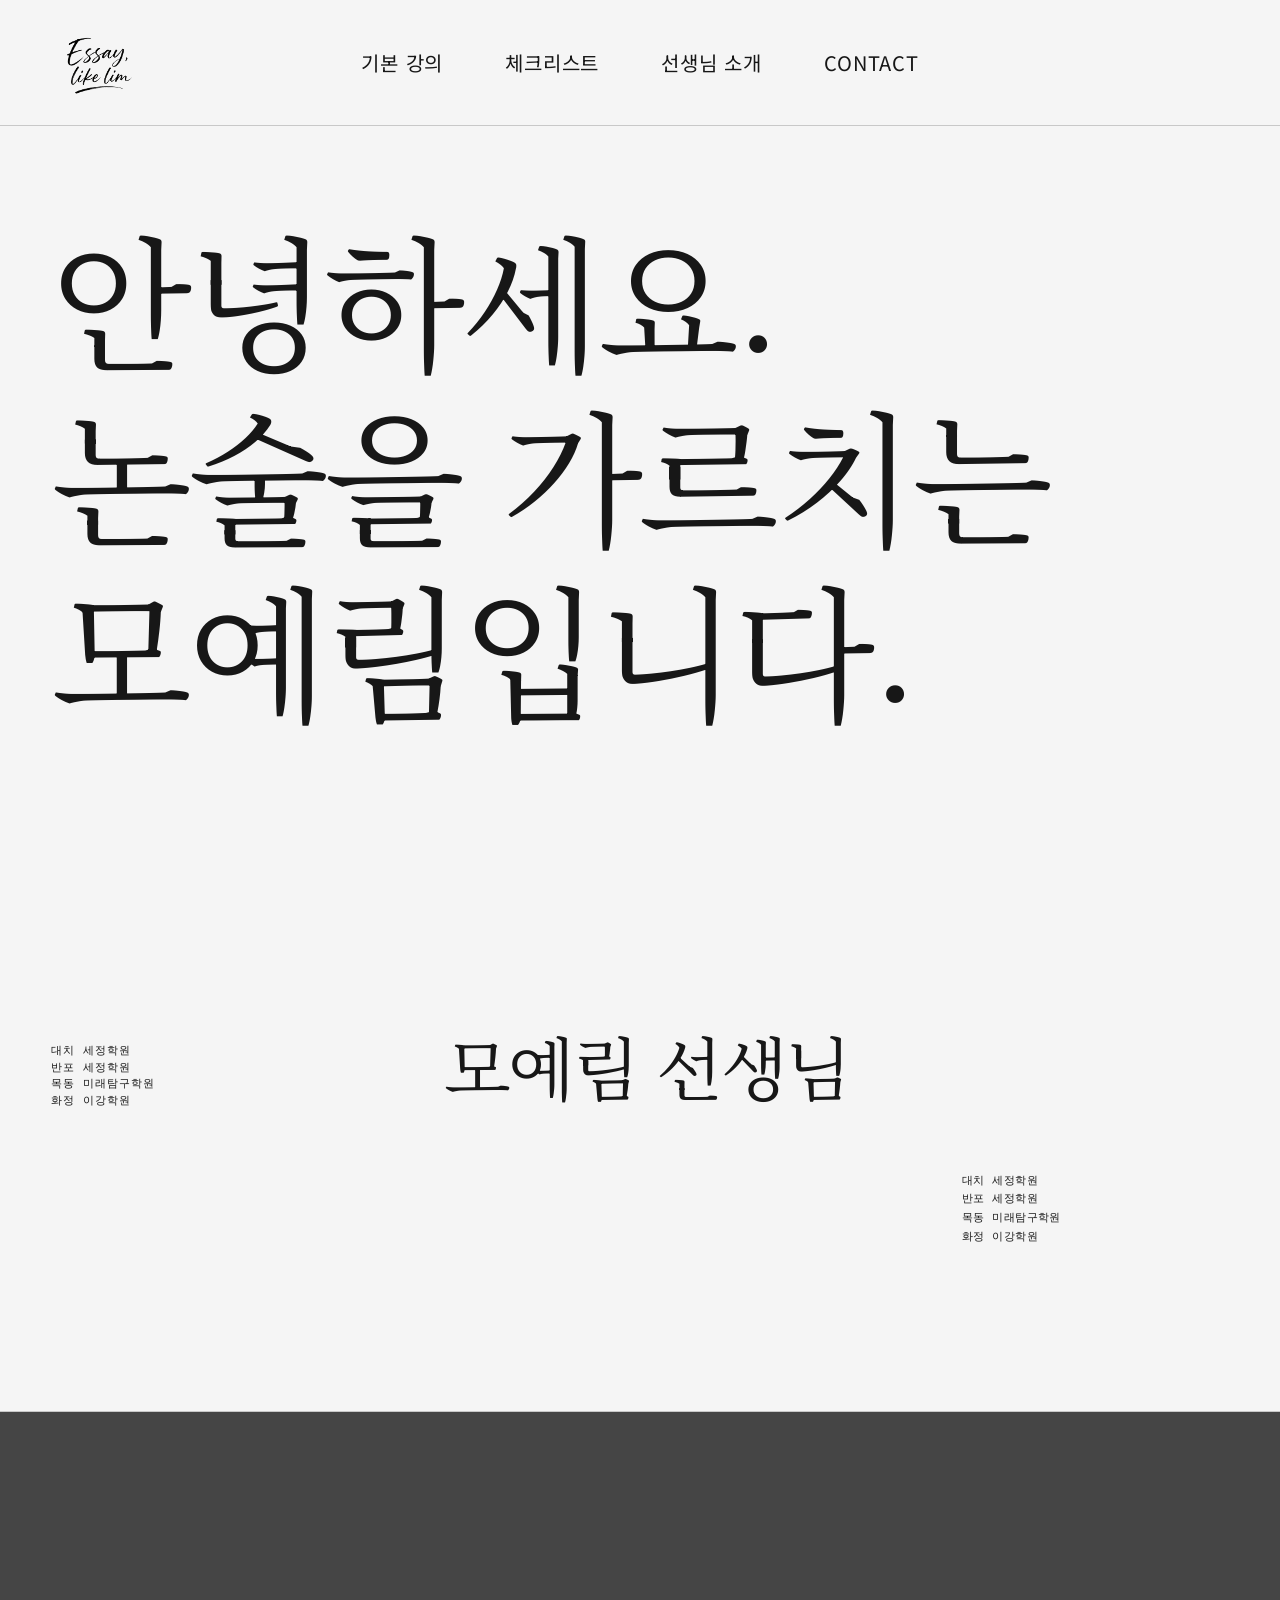
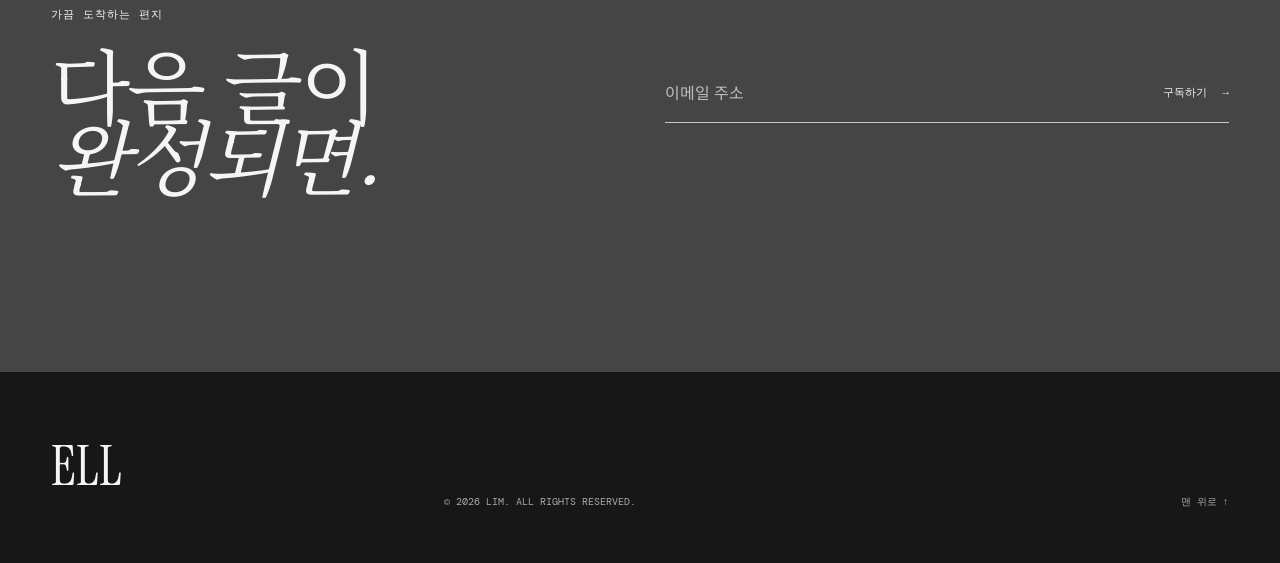
==== commit c532c929: "minor fix" ====
--- a/index.html
+++ b/index.html
@@ -45,7 +45,7 @@
               논술을 가르치는<br />
               모예림입니다.
         </h1>
-        <div class="hero-bottom reveal">
+        <!-- <div class="hero-bottom reveal">
           <p>
             안녕하세요4
           </p>
@@ -54,10 +54,10 @@
               <path d="M24 9v28M14 27l10 10 10-10" />
             </svg>
           </a>
-        </div>
+        </div> -->
       </section>
 
-      <section id="essays" class="essays-section" aria-labelledby="essays-title">
+      <!-- <section id="essays" class="essays-section" aria-labelledby="essays-title">
         <div class="section-heading reveal">
           <p>안녕하세요5</p>
           <h2 id="essays-title">안녕하세요6</h2>
@@ -107,16 +107,22 @@
             </a>
           </article>
         </div>
-      </section>
+      </section> -->
 
       <section id="about" class="about-section">
-        <p class="about-label reveal">안녕하세요13</p>
+        <p class="about-label reveal">대치 세정학원 <br />
+                                        반포 세정학원 <br />
+                                        목동 미래탐구학원 <br />
+                                        화정 이강학원</p>
         <div class="about-copy reveal">
           <p>
-            안녕하세요14
+            모예림 선생님
           </p>
           <p class="about-aside">
-            천천히 쓰고.<br />가끔 발행하며.<br />늘 궁금해합니다.
+            대치 세정학원 <br />
+              반포 세정학원 <br />
+              목동 미래탐구학원 <br />
+              화정 이강학원</p>
           </p>
         </div>
       </section>
--- a/styles.css
+++ b/styles.css
@@ -506,7 +506,7 @@
     gap: 25px;
     background: var(--accent-light);
     color: var(--ink);
-    font-family: var(--serif);
+    font-family: var(--sans);
     font-size: 52px;
     text-transform: none;
     transform: translateY(-100%);
@@ -522,8 +522,8 @@
   }
 
   .hero h1 {
-    font-size: clamp(60px, 21vw, 100px);
-    line-height: 0.83;
+    font-size: clamp(40px, 21vw, 50px);
+    line-height: 1.2;
   }
 
   .hero h1 em {
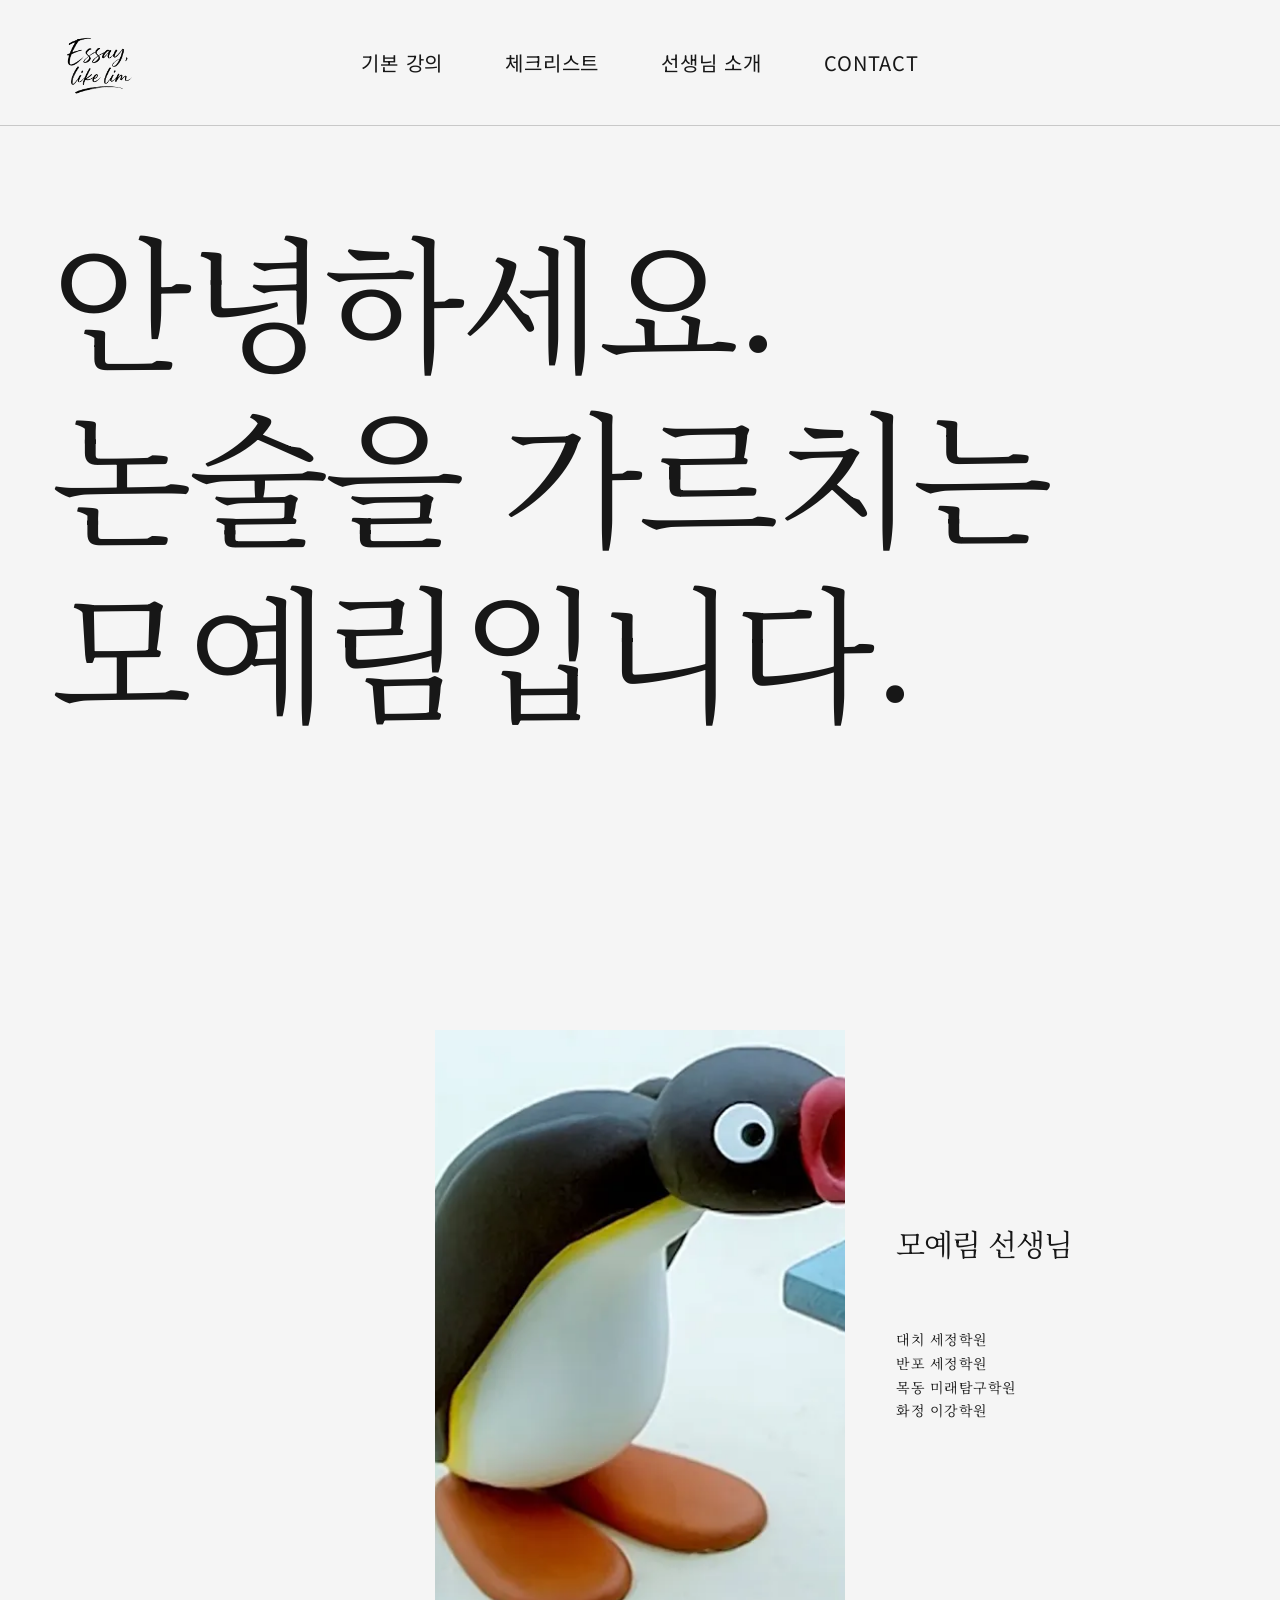
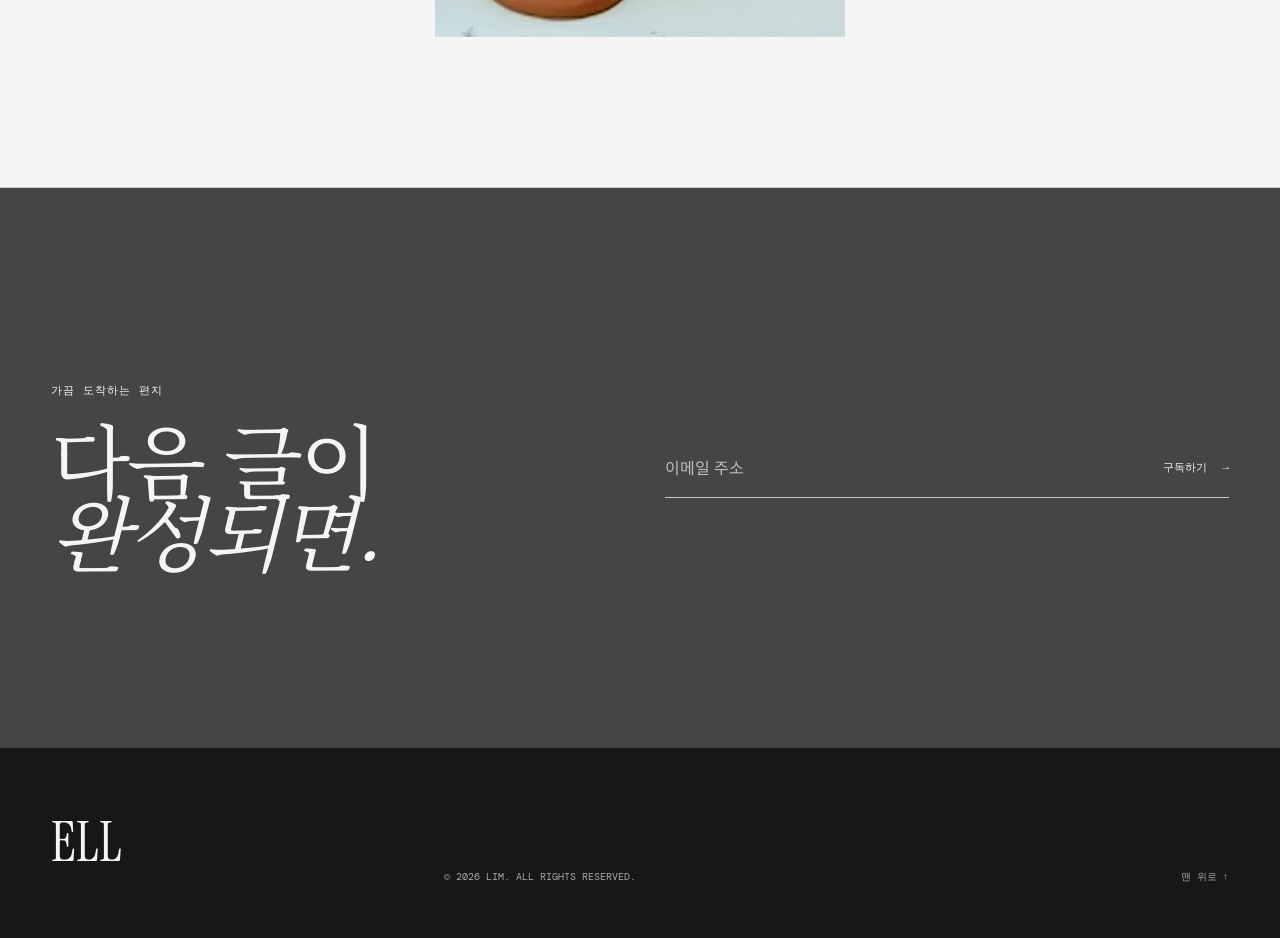
==== commit 2d32e30c: "profile image updated" ====
--- a/index.html
+++ b/index.html
@@ -110,10 +110,12 @@
       </section> -->
 
       <section id="about" class="about-section">
-        <p class="about-label reveal">대치 세정학원 <br />
-                                        반포 세정학원 <br />
-                                        목동 미래탐구학원 <br />
-                                        화정 이강학원</p>
+        <p class="about-label reveal"> </p>
+        <img
+          class="about-profile reveal"
+          src="assets/profile.png"
+          alt="모예림 선생님 프로필"
+        />
         <div class="about-copy reveal">
           <p>
             모예림 선생님
--- a/styles.css
+++ b/styles.css
@@ -310,27 +310,38 @@
 .about-section {
   padding: 130px clamp(22px, 4vw, 64px) 150px;
   display: grid;
-  grid-template-columns: 1fr 2fr;
+  grid-template-columns: 1fr minmax(220px, 32vw) 1fr;
+  gap: clamp(30px, 4vw, 64px);
+  align-items: center;
   border-bottom: 1px solid var(--line);
 }
 
 .about-label {
   margin: 12px 0 0;
+}
+
+.about-profile {
+  display: block;
+  width: 100%;
+  max-width: 420px;
+  height: auto;
+  justify-self: center;
+  /* filter: grayscale(1); */
 }
 
 .about-copy > p:first-child {
   max-width: 900px;
   margin: 0;
   font-family: var(--ko-serif);
-  font-size: clamp(42px, 5.4vw, 78px);
+  font-size: clamp(1px, 5.4vw, 30px);
   line-height: 1.02;
   letter-spacing: -0.035em;
 }
 
 .about-aside {
-  margin: 70px 0 0 66%;
-  font-family: var(--mono);
-  font-size: 11px;
+  margin: 70px 0 0;
+  font-family: var(--ko-serif);
+  font-size: 14px;
   line-height: 1.7;
   text-transform: uppercase;
   letter-spacing: 0.04em;
@@ -580,12 +591,16 @@
     gap: 38px;
   }
 
+  .about-profile {
+    width: min(100%, 360px);
+  }
+
   .about-copy > p:first-child {
     font-size: 44px;
   }
 
   .about-aside {
-    margin: 55px 0 0 35%;
+    margin: 55px 0 0;
   }
 
   .newsletter {
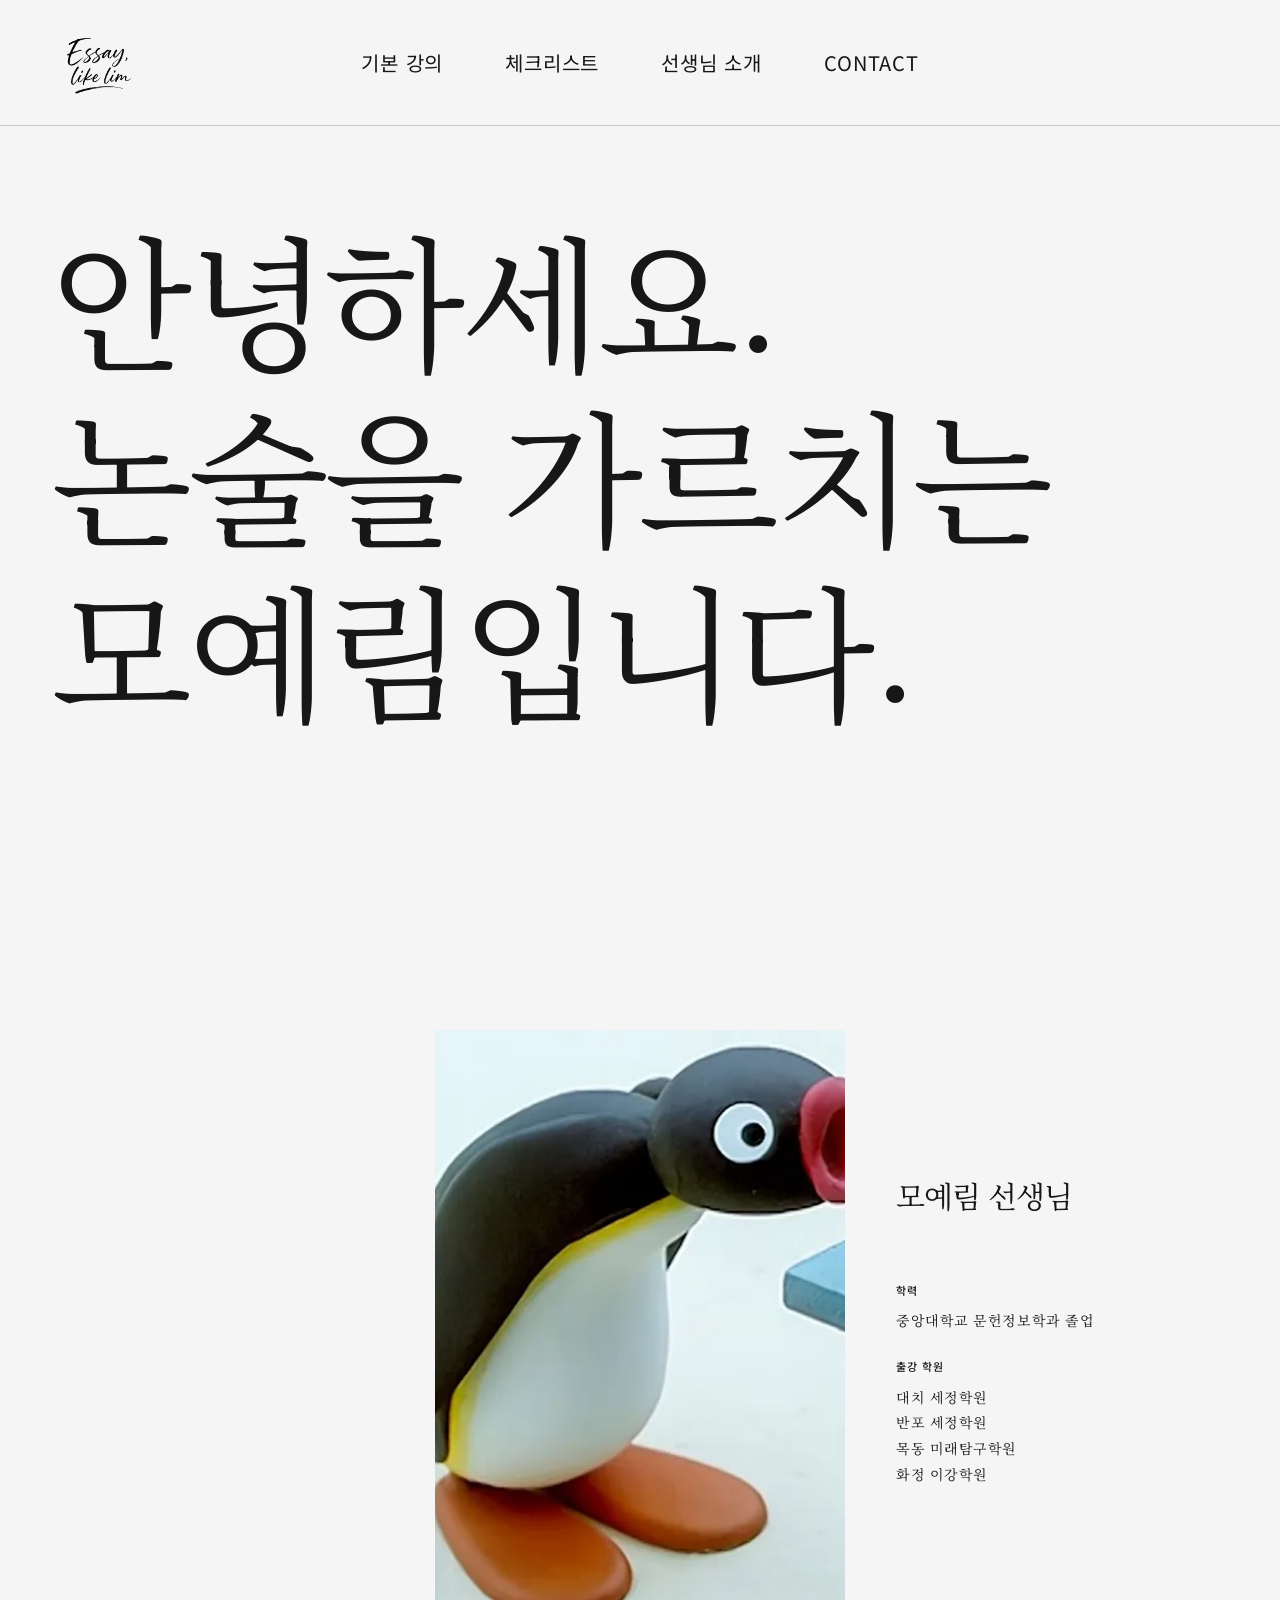
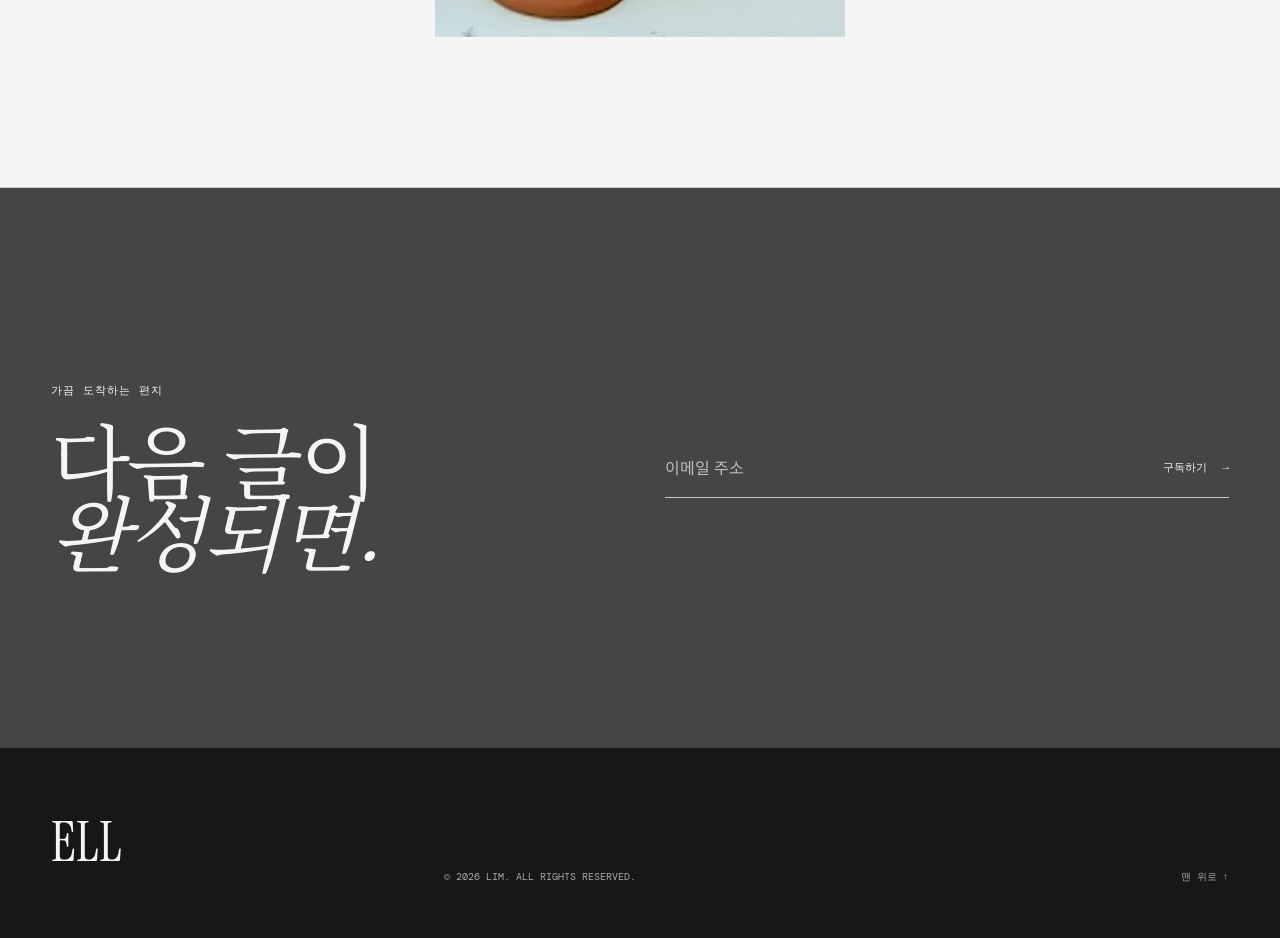
==== commit 6eeab481: "profile updated" ====
--- a/index.html
+++ b/index.html
@@ -109,23 +109,28 @@
         </div>
       </section> -->
 
-      <section id="about" class="about-section">
-        <p class="about-label reveal"> </p>
+      <section id="about" class="about-section" aria-labelledby="about-title">
         <img
           class="about-profile reveal"
           src="assets/profile.png"
           alt="모예림 선생님 프로필"
         />
         <div class="about-copy reveal">
-          <p>
-            모예림 선생님
-          </p>
-          <p class="about-aside">
-            대치 세정학원 <br />
-              반포 세정학원 <br />
-              목동 미래탐구학원 <br />
-              화정 이강학원</p>
-          </p>
+          <h2 id="about-title">모예림 선생님</h2>
+          <div class="about-aside">
+            <h3>학력</h3>
+            <ul>
+              <li>중앙대학교 문헌정보학과 졸업</li>
+            </ul>
+
+            <h3>출강 학원</h3>
+            <ul>
+              <li>대치 세정학원</li>
+              <li>반포 세정학원</li>
+              <li>목동 미래탐구학원</li>
+              <li>화정 이강학원</li>
+            </ul>
+          </div>
         </div>
       </section>
 
--- a/styles.css
+++ b/styles.css
@@ -146,8 +146,7 @@
 
 .hero-kicker,
 .section-heading > p,
-.newsletter-copy > p,
-.about-label {
+.newsletter-copy > p {
   font-family: var(--mono);
   font-size: 11px;
   text-transform: uppercase;
@@ -316,11 +315,8 @@
   border-bottom: 1px solid var(--line);
 }
 
-.about-label {
-  margin: 12px 0 0;
-}
-
 .about-profile {
+  grid-column: 2;
   display: block;
   width: 100%;
   max-width: 420px;
@@ -329,11 +325,16 @@
   /* filter: grayscale(1); */
 }
 
-.about-copy > p:first-child {
+.about-copy {
+  grid-column: 3;
+}
+
+.about-copy h2 {
   max-width: 900px;
   margin: 0;
   font-family: var(--ko-serif);
   font-size: clamp(1px, 5.4vw, 30px);
+  font-weight: 400;
   line-height: 1.02;
   letter-spacing: -0.035em;
 }
@@ -345,6 +346,30 @@
   line-height: 1.7;
   text-transform: uppercase;
   letter-spacing: 0.04em;
+}
+
+.about-aside h3 {
+  margin: 0 0 10px;
+  font-family: var(--sans);
+  font-size: 11px;
+  font-weight: 500;
+  letter-spacing: 0.08em;
+}
+
+.about-aside ul {
+  margin: 0;
+  padding: 0;
+  list-style: none;
+}
+
+/* Adds space before headings that follow a list */
+.about-aside ul + h3 {
+  margin-top: 24px;
+}
+
+
+.about-aside li + li {
+  margin-top: 2px;
 }
 
 .newsletter {
@@ -592,10 +617,15 @@
   }
 
   .about-profile {
+    grid-column: 1;
     width: min(100%, 360px);
   }
 
-  .about-copy > p:first-child {
+  .about-copy {
+    grid-column: 1;
+  }
+
+  .about-copy h2 {
     font-size: 44px;
   }
 
